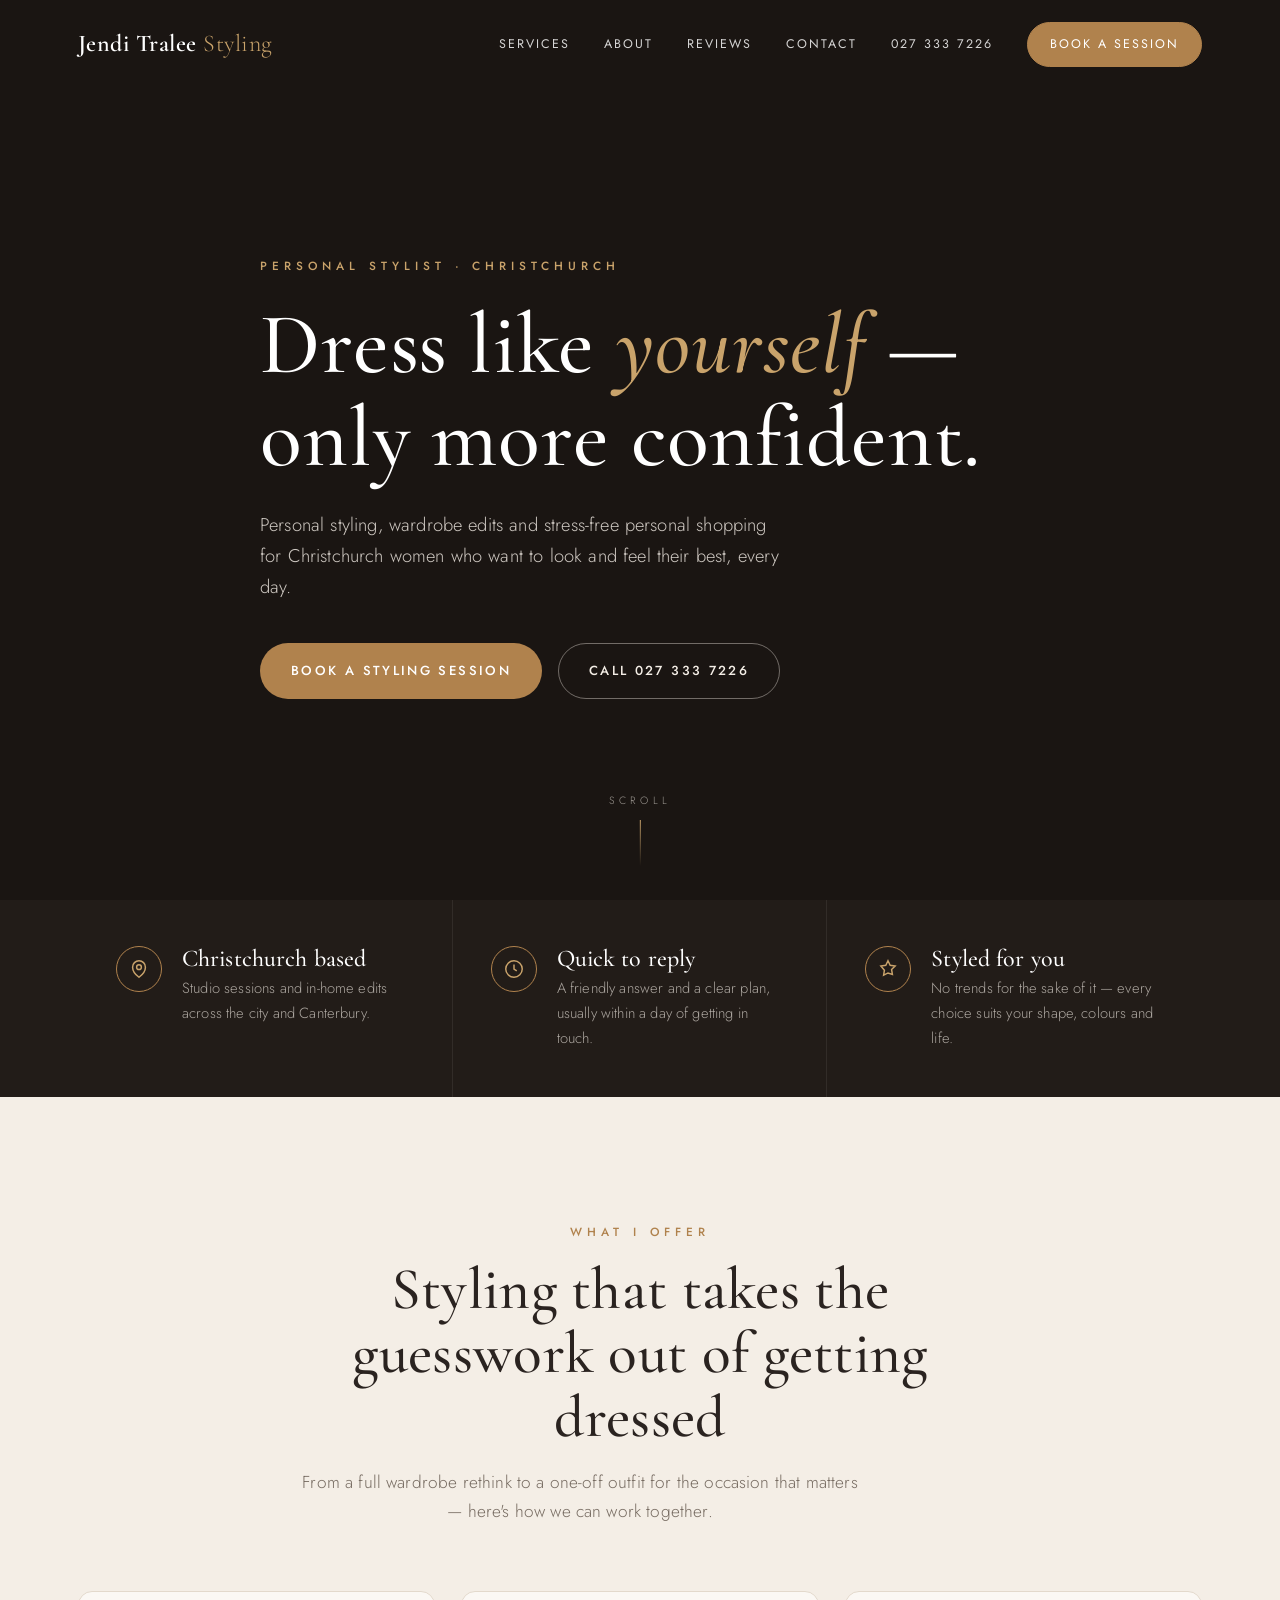
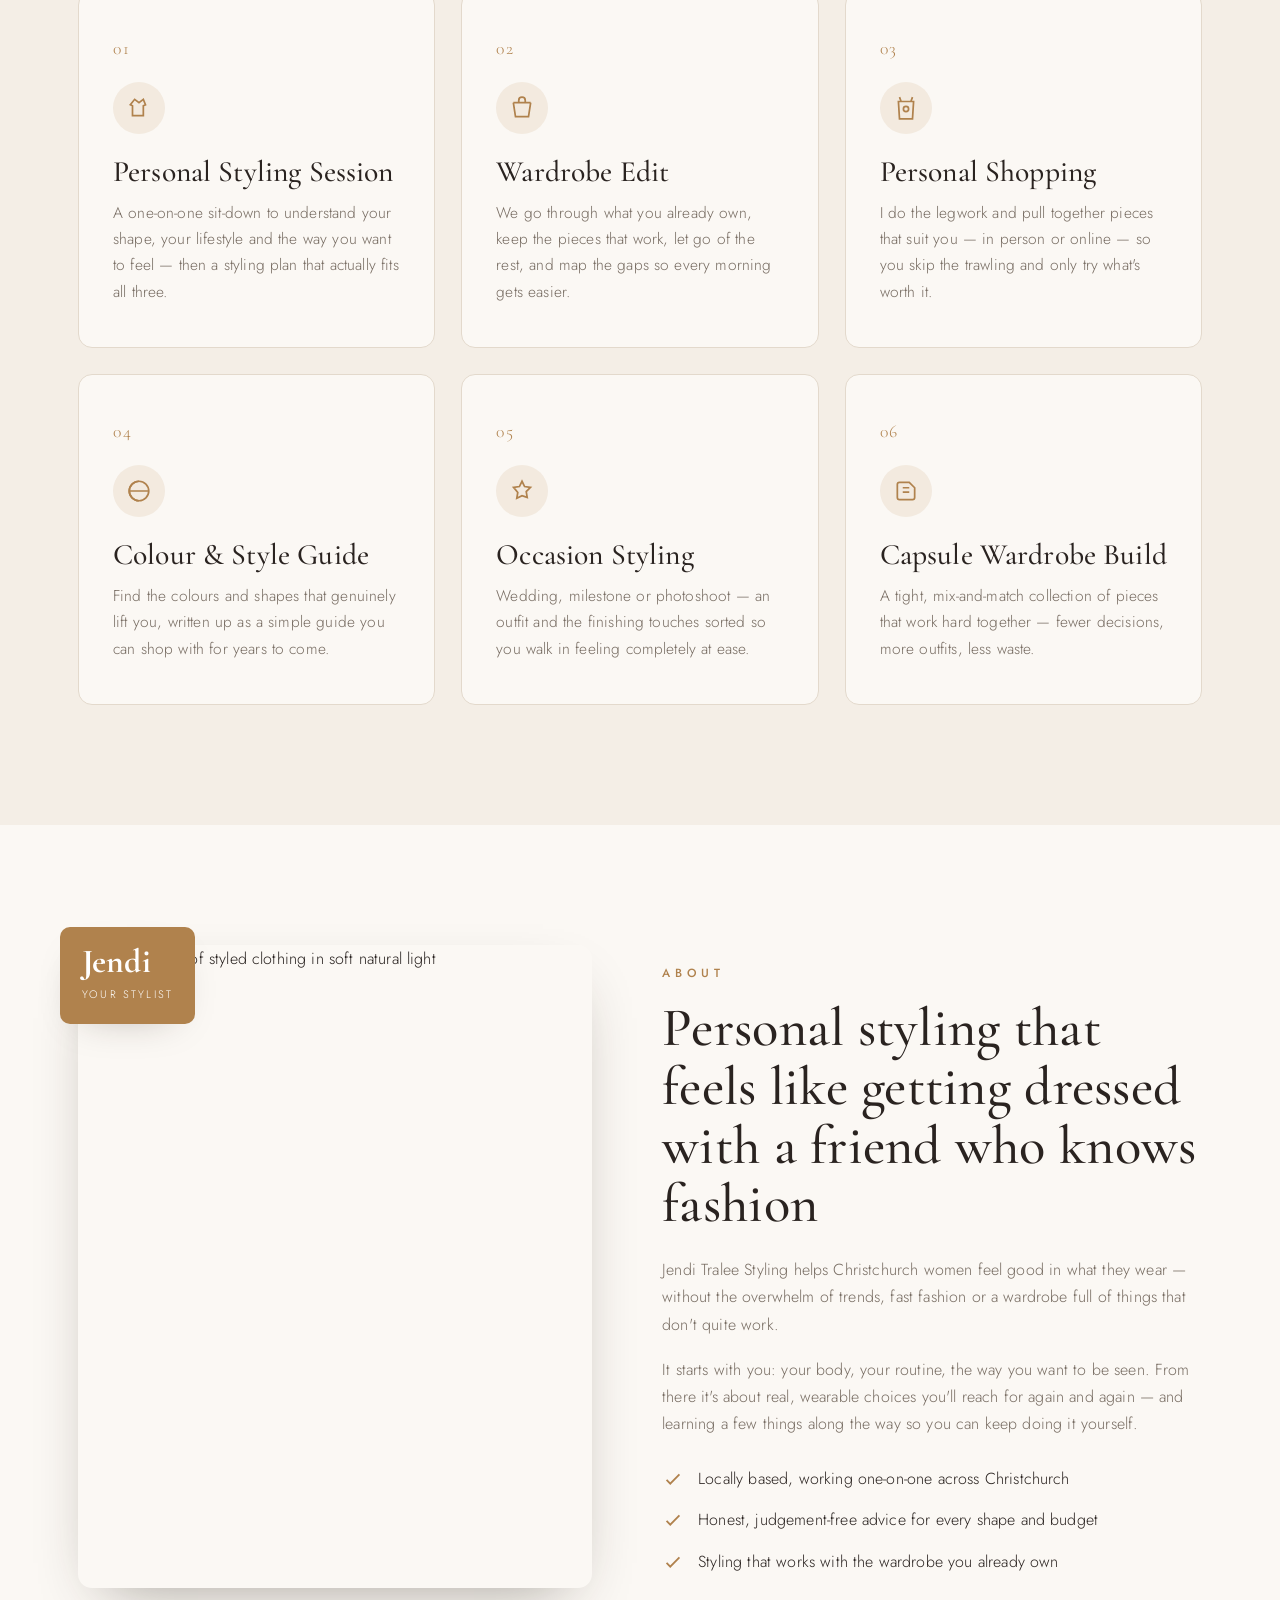
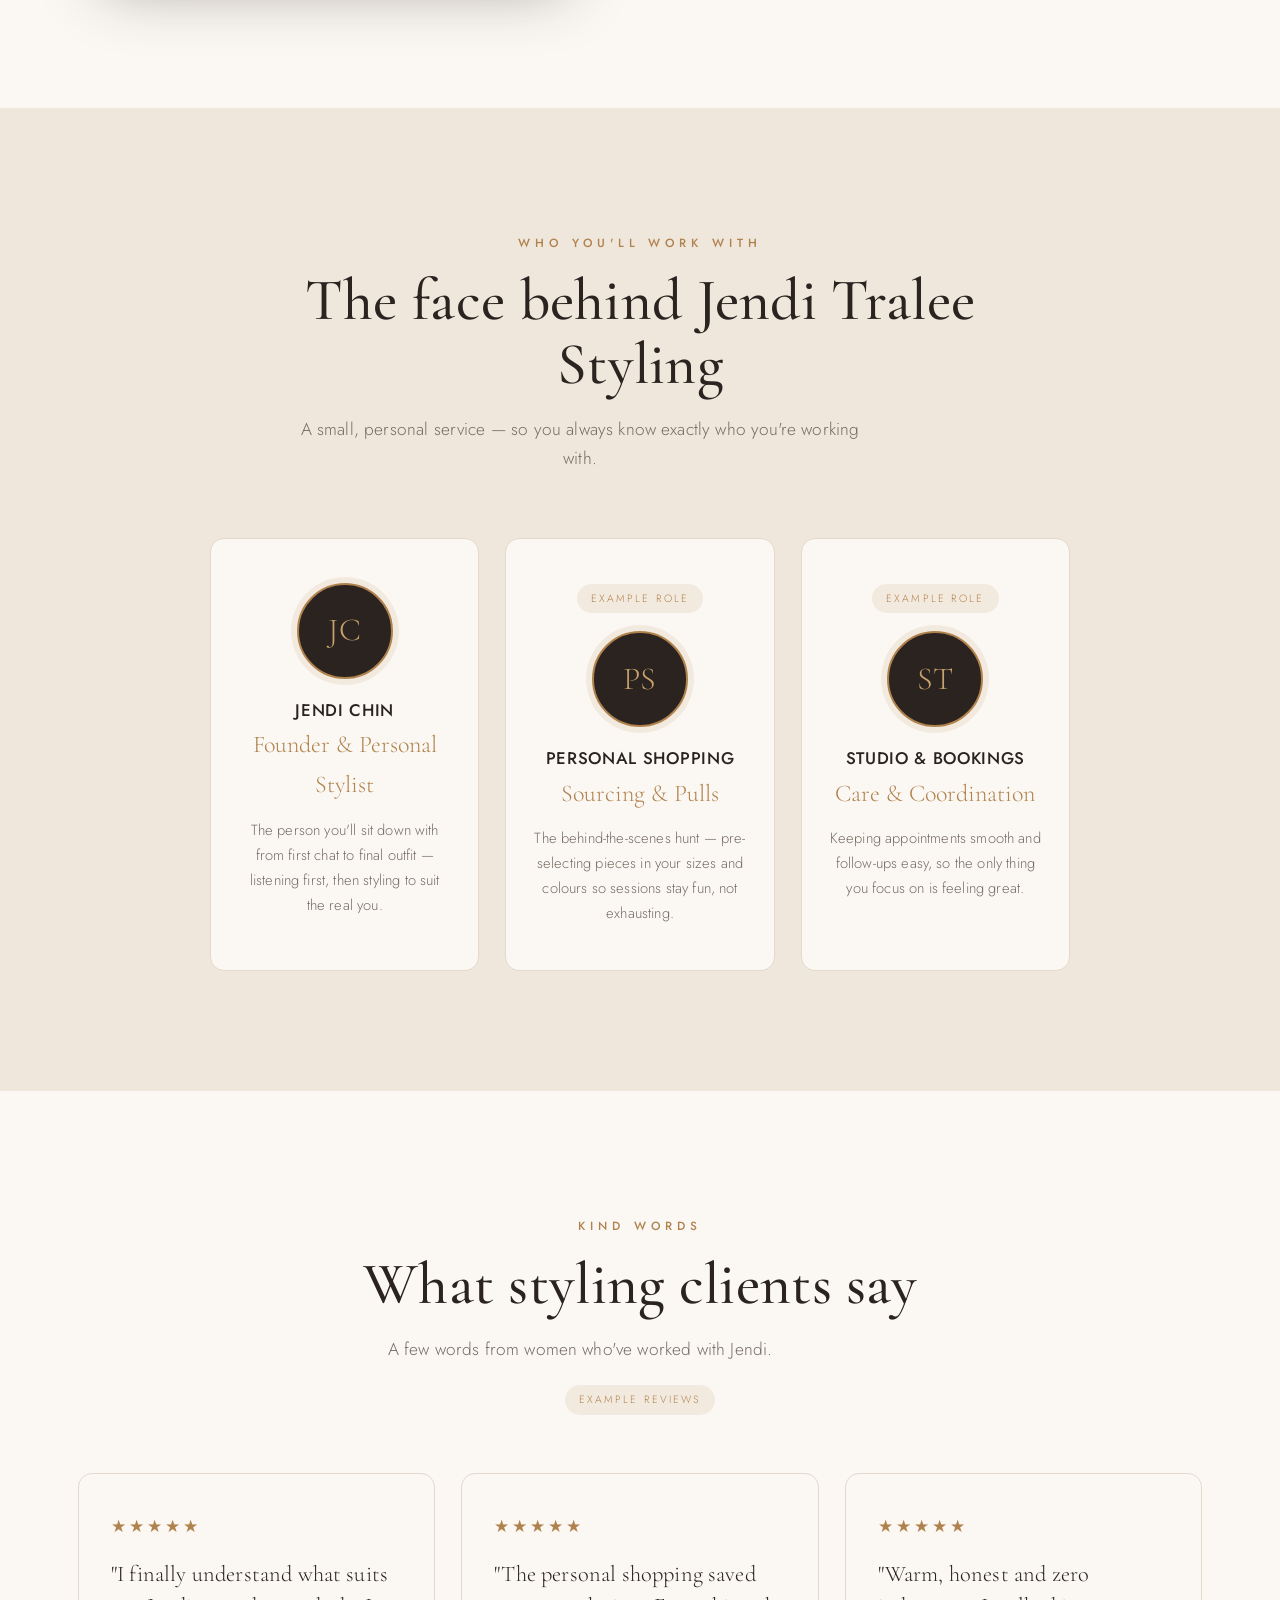
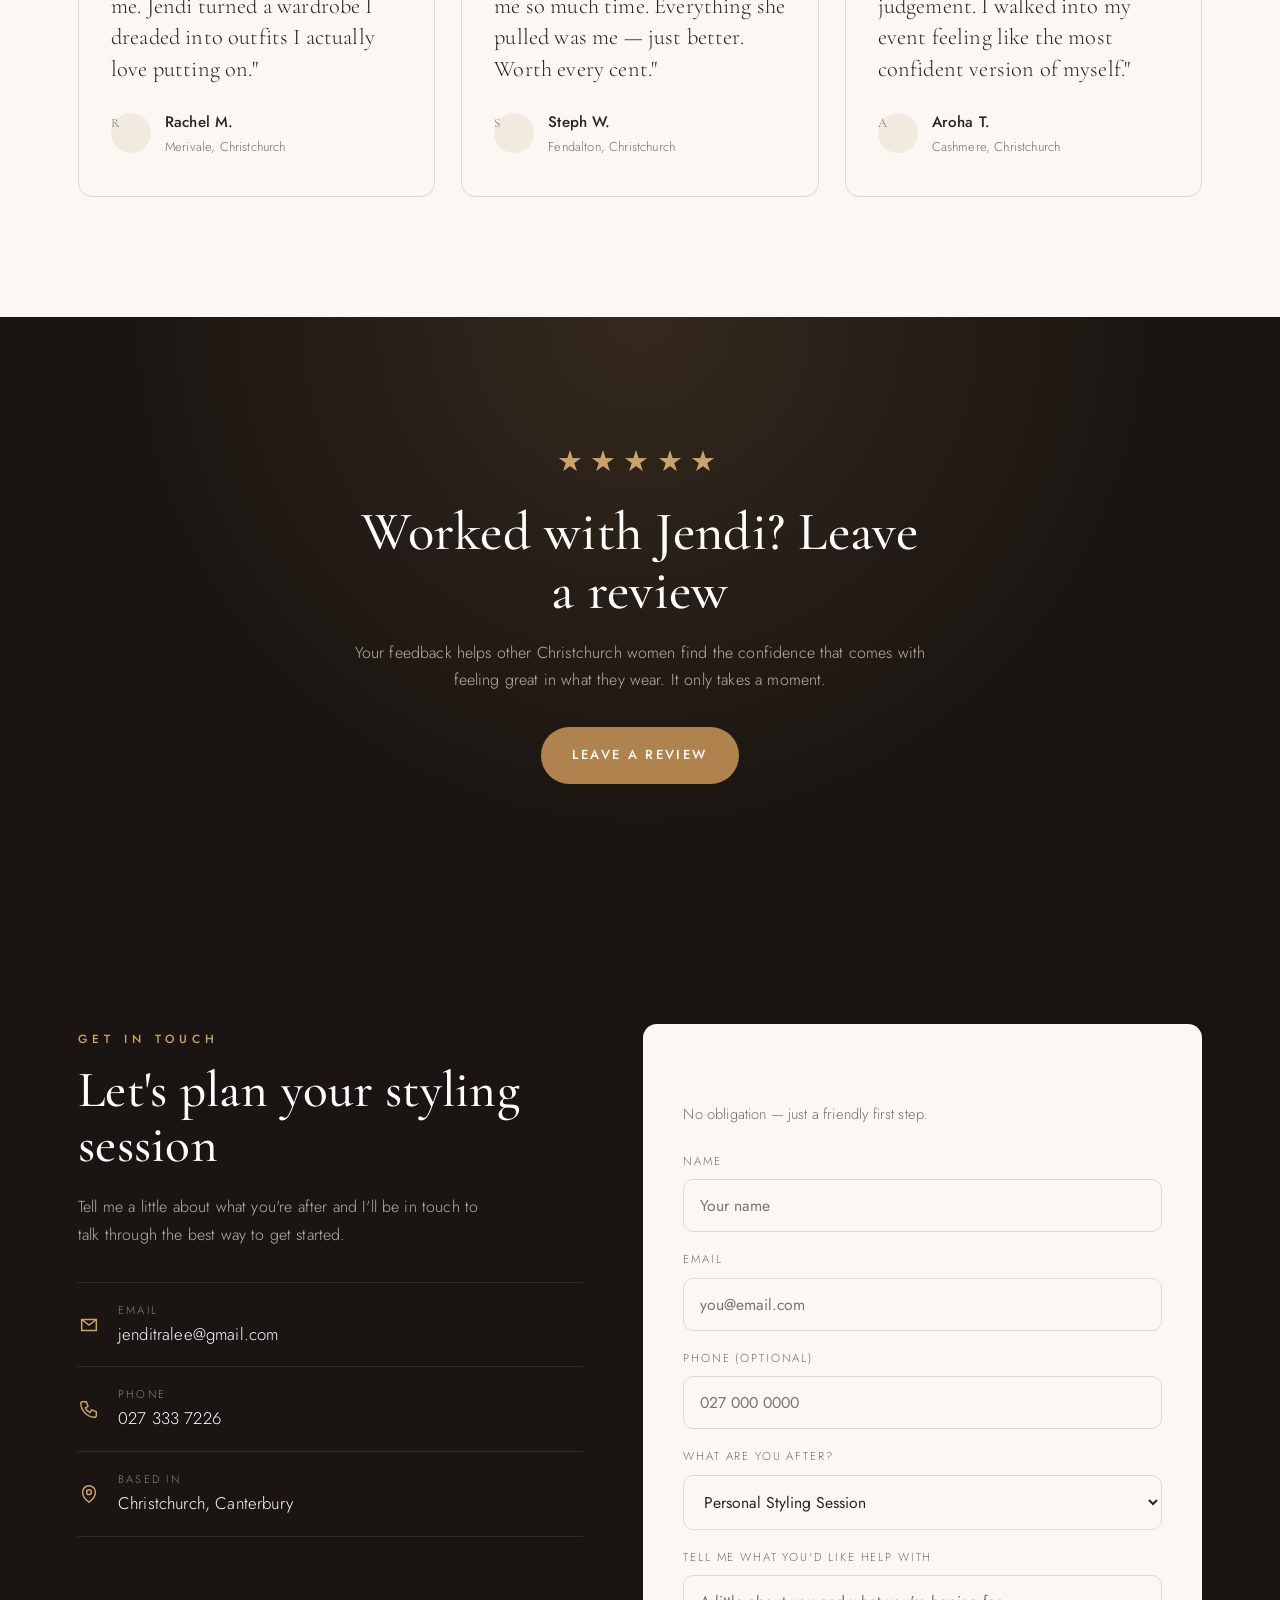
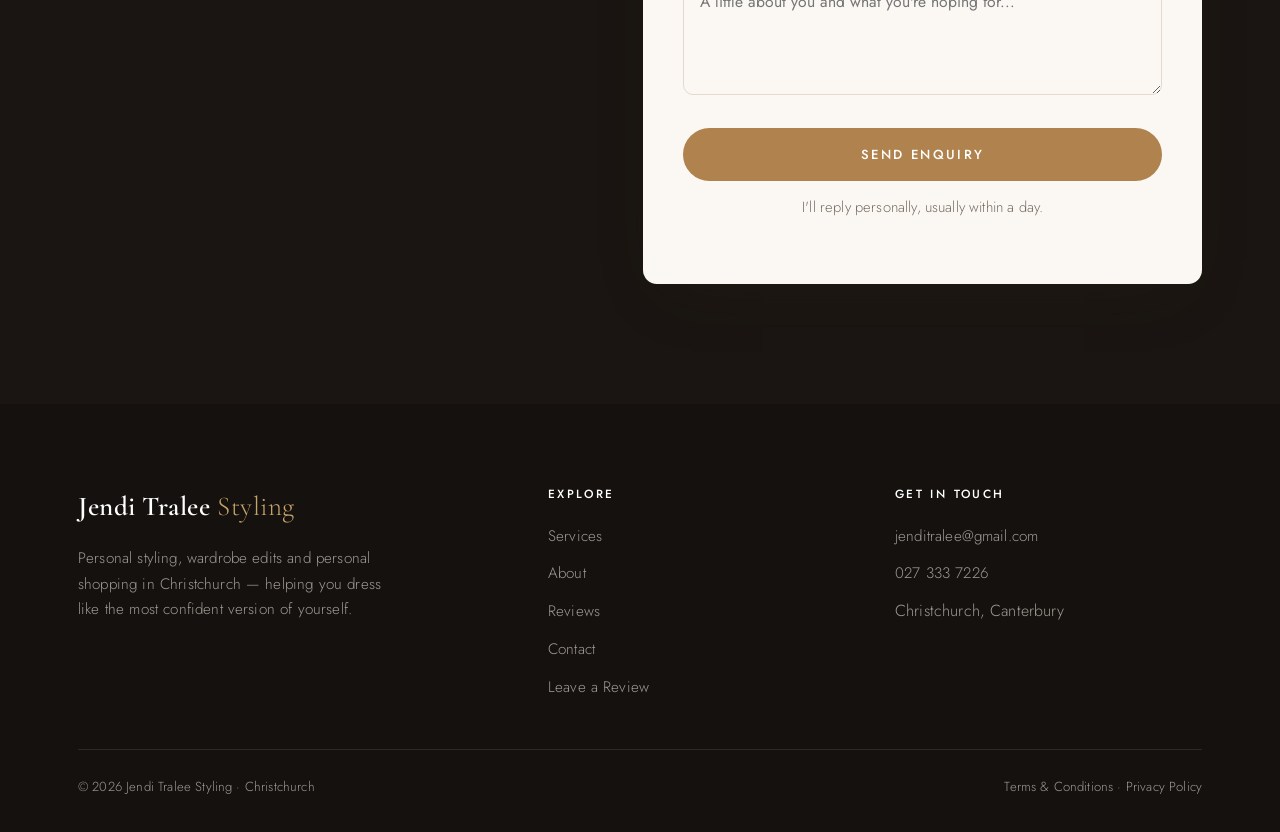
==== index.html @ 88bb09b9 "Initial build: Jendi Tralee Styling" ====
<!DOCTYPE html>
<html lang="en-NZ">
<head>
<meta charset="UTF-8">
<meta name="viewport" content="width=device-width, initial-scale=1.0">
<title>Jendi Tralee Styling | Personal Stylist, Christchurch</title>
<meta name="description" content="Personal styling, wardrobe edits and personal shopping in Christchurch with Jendi Chin. Dress with confidence — book a styling session today.">
<meta property="og:title" content="Jendi Tralee Styling | Personal Stylist, Christchurch">
<meta property="og:description" content="Personal styling, wardrobe edits and personal shopping in Christchurch. Dress with confidence — book a session with Jendi.">
<meta property="og:type" content="website">
<meta property="og:image" content="https://images.unsplash.com/photo-1490481651871-ab68de25d43d?auto=format&fit=crop&w=1200&q=80">
<link rel="icon" href="data:image/svg+xml,%3Csvg xmlns='http://www.w3.org/2000/svg' viewBox='0 0 100 100'%3E%3Crect width='100' height='100' rx='20' fill='%231a1512'/%3E%3Ctext x='50' y='68' font-family='Georgia,serif' font-size='54' fill='%23b0824d' text-anchor='middle'%3EJ%3C/text%3E%3C/svg%3E">
<link rel="preconnect" href="https://fonts.googleapis.com">
<link rel="preconnect" href="https://fonts.gstatic.com" crossorigin>
<link href="https://fonts.googleapis.com/css2?family=Cormorant+Garamond:ital,wght@0,400;0,500;0,600;1,500&family=Jost:wght@300;400;500&display=swap" rel="stylesheet">
<link rel="stylesheet" href="styles.css">
</head>
<body>

<!-- Opening animation -->
<div class="intro" aria-hidden="true">
  <div class="intro__mark">Jendi Tralee Styling</div>
  <div class="intro__line">Christchurch Personal Stylist</div>
  <div class="intro__bar"></div>
</div>

<!-- Nav -->
<header class="nav">
  <div class="wrap nav__inner">
    <a href="index.html" class="brand"><b>Jendi Tralee</b> <span>Styling</span></a>
    <nav class="nav__links" aria-label="Primary">
      <a href="#services">Services</a>
      <a href="#about">About</a>
      <a href="#reviews">Reviews</a>
      <a href="#contact">Contact</a>
      <a href="tel:+64273337226" class="nav__phone">027 333 7226</a>
      <a href="#contact" class="nav__cta">Book a Session</a>
    </nav>
    <button class="nav__burger" aria-label="Menu"><span></span><span></span><span></span></button>
  </div>
</header>

<!-- Hero -->
<section class="hero" id="top">
  <div class="hero__slides">
    <div class="hero__slide active" style="background-image:url('https://images.unsplash.com/photo-1490481651871-ab68de25d43d?auto=format&fit=crop&w=1900&q=80')"></div>
    <div class="hero__slide" style="background-image:url('https://images.unsplash.com/photo-1445205170230-053b83016050?auto=format&fit=crop&w=1900&q=80')"></div>
    <div class="hero__slide" style="background-image:url('https://images.unsplash.com/photo-1558769132-cb1aea458c5e?auto=format&fit=crop&w=1900&q=80')"></div>
    <div class="hero__slide" style="background-image:url('https://images.unsplash.com/photo-1441984904996-e0b6ba687e04?auto=format&fit=crop&w=1900&q=80')"></div>
  </div>
  <div class="hero__scrim"></div>
  <div class="wrap hero__inner">
    <span class="eyebrow">Personal Stylist · Christchurch</span>
    <h1>Dress like <em>yourself</em> — only more confident.</h1>
    <p class="hero__sub">Personal styling, wardrobe edits and stress-free personal shopping for Christchurch women who want to look and feel their best, every day.</p>
    <div class="hero__cta">
      <a href="#contact" class="btn btn-primary">Book a Styling Session</a>
      <a href="tel:+64273337226" class="btn btn-ghost">Call 027 333 7226</a>
    </div>
  </div>
  <div class="hero__scroll"><span>Scroll</span><i></i></div>
</section>

<!-- Trust strip -->
<section class="trust">
  <div class="wrap trust__grid">
    <div class="trust__item">
      <span class="trust__ico"><svg viewBox="0 0 24 24" fill="none" stroke="currentColor" stroke-width="1.6"><path d="M12 21s-7-5.2-7-11a7 7 0 0114 0c0 5.8-7 11-7 11z"/><circle cx="12" cy="10" r="2.6"/></svg></span>
      <div><h4>Christchurch based</h4><p>Studio sessions and in-home edits across the city and Canterbury.</p></div>
    </div>
    <div class="trust__item">
      <span class="trust__ico"><svg viewBox="0 0 24 24" fill="none" stroke="currentColor" stroke-width="1.6"><circle cx="12" cy="12" r="9"/><path d="M12 7v5l3 2"/></svg></span>
      <div><h4>Quick to reply</h4><p>A friendly answer and a clear plan, usually within a day of getting in touch.</p></div>
    </div>
    <div class="trust__item">
      <span class="trust__ico"><svg viewBox="0 0 24 24" fill="none" stroke="currentColor" stroke-width="1.6"><path d="M12 3l2.4 4.9 5.4.8-3.9 3.8.9 5.4L12 16.3 7.2 18.7l.9-5.4L4.2 8.7l5.4-.8z"/></svg></span>
      <div><h4>Styled for you</h4><p>No trends for the sake of it — every choice suits your shape, colours and life.</p></div>
    </div>
  </div>
</section>

<!-- Services -->
<section class="section section--bone" id="services">
  <div class="wrap">
    <div class="section-head center reveal">
      <span class="eyebrow">What I offer</span>
      <h2>Styling that takes the guesswork out of getting dressed</h2>
      <p>From a full wardrobe rethink to a one-off outfit for the occasion that matters — here's how we can work together.</p>
    </div>
    <div class="svc-grid">
      <article class="svc reveal d1">
        <span class="svc__num">01</span>
        <span class="svc__ico"><svg viewBox="0 0 24 24" fill="none" stroke="currentColor" stroke-width="1.6"><path d="M8 4l4 3 4-3 2 5-2 1v9H6v-9l-2-1z"/></svg></span>
        <h3>Personal Styling Session</h3>
        <p>A one-on-one sit-down to understand your shape, your lifestyle and the way you want to feel — then a styling plan that actually fits all three.</p>
      </article>
      <article class="svc reveal d2">
        <span class="svc__num">02</span>
        <span class="svc__ico"><svg viewBox="0 0 24 24" fill="none" stroke="currentColor" stroke-width="1.6"><path d="M4 7h16M4 7l2 13h12l2-13M9 7V5a3 3 0 016 0v2"/></svg></span>
        <h3>Wardrobe Edit</h3>
        <p>We go through what you already own, keep the pieces that work, let go of the rest, and map the gaps so every morning gets easier.</p>
      </article>
      <article class="svc reveal d3">
        <span class="svc__num">03</span>
        <span class="svc__ico"><svg viewBox="0 0 24 24" fill="none" stroke="currentColor" stroke-width="1.6"><path d="M6 2l1.5 4h9L18 2M5 6h14l-1 16H6z"/><circle cx="12" cy="13" r="2.4"/></svg></span>
        <h3>Personal Shopping</h3>
        <p>I do the legwork and pull together pieces that suit you — in person or online — so you skip the trawling and only try what's worth it.</p>
      </article>
      <article class="svc reveal d1">
        <span class="svc__num">04</span>
        <span class="svc__ico"><svg viewBox="0 0 24 24" fill="none" stroke="currentColor" stroke-width="1.6"><circle cx="12" cy="12" r="9"/><path d="M12 3a9 9 0 000 18M3 12h18"/></svg></span>
        <h3>Colour & Style Guide</h3>
        <p>Find the colours and shapes that genuinely lift you, written up as a simple guide you can shop with for years to come.</p>
      </article>
      <article class="svc reveal d2">
        <span class="svc__num">05</span>
        <span class="svc__ico"><svg viewBox="0 0 24 24" fill="none" stroke="currentColor" stroke-width="1.6"><path d="M12 3l2.4 4.9 5.4.8-3.9 3.8.9 5.4L12 16.3 7.2 18.7l.9-5.4L4.2 8.7l5.4-.8z"/></svg></span>
        <h3>Occasion Styling</h3>
        <p>Wedding, milestone or photoshoot — an outfit and the finishing touches sorted so you walk in feeling completely at ease.</p>
      </article>
      <article class="svc reveal d3">
        <span class="svc__num">06</span>
        <span class="svc__ico"><svg viewBox="0 0 24 24" fill="none" stroke="currentColor" stroke-width="1.6"><path d="M4 18V6a2 2 0 012-2h9l5 5v9a2 2 0 01-2 2H6a2 2 0 01-2-2z"/><path d="M9 9h6M9 13h6"/></svg></span>
        <h3>Capsule Wardrobe Build</h3>
        <p>A tight, mix-and-match collection of pieces that work hard together — fewer decisions, more outfits, less waste.</p>
      </article>
    </div>
  </div>
</section>

<!-- About -->
<section class="section" id="about">
  <div class="wrap about">
    <div class="about__media reveal">
      <div class="about__img">
        <img src="https://images.unsplash.com/photo-1567401893414-76b7b1e5a7a5?auto=format&fit=crop&w=900&q=80" alt="A curated rail of styled clothing in soft natural light" width="900" height="1125" loading="lazy">
      </div>
      <div class="about__tag"><b>Jendi</b><span>Your Stylist</span></div>
    </div>
    <div class="about__copy reveal d1">
      <span class="eyebrow">About</span>
      <h2>Personal styling that feels like getting dressed with a friend who knows fashion</h2>
      <p>Jendi Tralee Styling helps Christchurch women feel good in what they wear — without the overwhelm of trends, fast fashion or a wardrobe full of things that don't quite work.</p>
      <p>It starts with you: your body, your routine, the way you want to be seen. From there it's about real, wearable choices you'll reach for again and again — and learning a few things along the way so you can keep doing it yourself.</p>
      <ul class="checklist">
        <li><svg viewBox="0 0 24 24" fill="none" stroke="currentColor" stroke-width="2"><path d="M5 13l4 4L19 7"/></svg> Locally based, working one-on-one across Christchurch</li>
        <li><svg viewBox="0 0 24 24" fill="none" stroke="currentColor" stroke-width="2"><path d="M5 13l4 4L19 7"/></svg> Honest, judgement-free advice for every shape and budget</li>
        <li><svg viewBox="0 0 24 24" fill="none" stroke="currentColor" stroke-width="2"><path d="M5 13l4 4L19 7"/></svg> Styling that works with the wardrobe you already own</li>
      </ul>
    </div>
  </div>
</section>

<!-- Crew -->
<section class="section section--bone2" id="team">
  <div class="wrap">
    <div class="section-head center reveal">
      <span class="eyebrow">Who you'll work with</span>
      <h2>The face behind Jendi Tralee Styling</h2>
      <p>A small, personal service — so you always know exactly who you're working with.</p>
    </div>
    <div class="crew-grid" style="max-width:860px;margin:0 auto">
      <article class="crew reveal d1">
        <div class="crew__av">JC</div>
        <h4>Jendi Chin</h4>
        <p class="role">Founder &amp; Personal Stylist</p>
        <p>The person you'll sit down with from first chat to final outfit — listening first, then styling to suit the real you.</p>
      </article>
      <article class="crew reveal d2">
        <span class="badge">Example role</span>
        <div class="crew__av">PS</div>
        <h4>Personal Shopping</h4>
        <p class="role">Sourcing &amp; Pulls</p>
        <p>The behind-the-scenes hunt — pre-selecting pieces in your sizes and colours so sessions stay fun, not exhausting.</p>
      </article>
      <article class="crew reveal d3">
        <span class="badge">Example role</span>
        <div class="crew__av">ST</div>
        <h4>Studio &amp; Bookings</h4>
        <p class="role">Care &amp; Coordination</p>
        <p>Keeping appointments smooth and follow-ups easy, so the only thing you focus on is feeling great.</p>
      </article>
    </div>
  </div>
</section>

<!-- Reviews -->
<section class="section" id="reviews">
  <div class="wrap">
    <div class="section-head center reveal">
      <span class="eyebrow">Kind words</span>
      <h2>What styling clients say</h2>
      <p>A few words from women who've worked with Jendi.</p>
    </div>
    <div style="text-align:center;margin:-44px 0 40px"><span class="badge">Example reviews</span></div>
    <div class="rev-grid">
      <article class="rev reveal d1">
        <div class="rev__stars">★★★★★</div>
        <p class="rev__quote">"I finally understand what suits me. Jendi turned a wardrobe I dreaded into outfits I actually love putting on."</p>
        <div class="rev__who"><span class="rev__dot">R</span><div><b>Rachel M.</b><span>Merivale, Christchurch</span></div></div>
      </article>
      <article class="rev reveal d2">
        <div class="rev__stars">★★★★★</div>
        <p class="rev__quote">"The personal shopping saved me so much time. Everything she pulled was me — just better. Worth every cent."</p>
        <div class="rev__who"><span class="rev__dot">S</span><div><b>Steph W.</b><span>Fendalton, Christchurch</span></div></div>
      </article>
      <article class="rev reveal d3">
        <div class="rev__stars">★★★★★</div>
        <p class="rev__quote">"Warm, honest and zero judgement. I walked into my event feeling like the most confident version of myself."</p>
        <div class="rev__who"><span class="rev__dot">A</span><div><b>Aroha T.</b><span>Cashmere, Christchurch</span></div></div>
      </article>
    </div>
  </div>
</section>

<!-- Review funnel banner -->
<section class="section funnel">
  <div class="wrap funnel__in reveal">
    <div class="stars">★★★★★</div>
    <h2>Worked with Jendi? Leave a review</h2>
    <p>Your feedback helps other Christchurch women find the confidence that comes with feeling great in what they wear. It only takes a moment.</p>
    <a href="review.html" class="btn btn-primary">Leave a Review</a>
  </div>
</section>

<!-- Contact -->
<section class="section section--dark" id="contact">
  <div class="wrap contact">
    <div class="contact__info reveal">
      <span class="eyebrow">Get in touch</span>
      <h2>Let's plan your styling session</h2>
      <p>Tell me a little about what you're after and I'll be in touch to talk through the best way to get started.</p>
      <div class="cdetail">
        <svg viewBox="0 0 24 24" fill="none" stroke="currentColor" stroke-width="1.6"><path d="M4 6l8 6 8-6M4 6h16v12H4z"/></svg>
        <div><span>Email</span><a href="mailto:jenditralee@gmail.com">jenditralee@gmail.com</a></div>
      </div>
      <div class="cdetail">
        <svg viewBox="0 0 24 24" fill="none" stroke="currentColor" stroke-width="1.6"><path d="M5 4h4l2 5-3 2a12 12 0 005 5l2-3 5 2v4a2 2 0 01-2 2A16 16 0 013 6a2 2 0 012-2z"/></svg>
        <div><span>Phone</span><a href="tel:+64273337226">027 333 7226</a></div>
      </div>
      <div class="cdetail">
        <svg viewBox="0 0 24 24" fill="none" stroke="currentColor" stroke-width="1.6"><path d="M12 21s-7-5.2-7-11a7 7 0 0114 0c0 5.8-7 11-7 11z"/><circle cx="12" cy="10" r="2.6"/></svg>
        <div><span>Based in</span><p>Christchurch, Canterbury</p></div>
      </div>
    </div>
    <form class="form reveal d1" action="https://formsubmit.co/jenditralee@gmail.com" method="POST">
      <h3>Enquire about styling</h3>
      <p>No obligation — just a friendly first step.</p>
      <input type="hidden" name="_subject" value="New styling enquiry — Jendi Tralee Styling website">
      <input type="hidden" name="_captcha" value="false">
      <input type="hidden" name="_template" value="table">
      <div class="field">
        <label for="name">Name</label>
        <input id="name" name="name" type="text" placeholder="Your name" required>
      </div>
      <div class="field">
        <label for="email">Email</label>
        <input id="email" name="email" type="email" placeholder="you@email.com" required>
      </div>
      <div class="field">
        <label for="phone">Phone (optional)</label>
        <input id="phone" name="phone" type="tel" placeholder="027 000 0000">
      </div>
      <div class="field">
        <label for="service">What are you after?</label>
        <select id="service" name="service">
          <option>Personal Styling Session</option>
          <option>Wardrobe Edit</option>
          <option>Personal Shopping</option>
          <option>Colour &amp; Style Guide</option>
          <option>Occasion Styling</option>
          <option>Capsule Wardrobe Build</option>
          <option>Not sure yet — let's chat</option>
        </select>
      </div>
      <div class="field">
        <label for="message">Tell me what you'd like help with</label>
        <textarea id="message" name="message" placeholder="A little about you and what you're hoping for..."></textarea>
      </div>
      <button type="submit" class="btn btn-primary">Send Enquiry</button>
      <p class="form__note">I'll reply personally, usually within a day.</p>
    </form>
  </div>
</section>

<!-- Footer -->
<footer class="footer">
  <div class="wrap">
    <div class="footer__top">
      <div>
        <a href="index.html" class="brand"><b>Jendi Tralee</b> <span>Styling</span></a>
        <p>Personal styling, wardrobe edits and personal shopping in Christchurch — helping you dress like the most confident version of yourself.</p>
      </div>
      <div>
        <h5>Explore</h5>
        <ul>
          <li><a href="#services">Services</a></li>
          <li><a href="#about">About</a></li>
          <li><a href="#reviews">Reviews</a></li>
          <li><a href="#contact">Contact</a></li>
          <li><a href="review.html">Leave a Review</a></li>
        </ul>
      </div>
      <div>
        <h5>Get in touch</h5>
        <ul>
          <li><a href="mailto:jenditralee@gmail.com">jenditralee@gmail.com</a></li>
          <li><a href="tel:+64273337226">027 333 7226</a></li>
          <li>Christchurch, Canterbury</li>
        </ul>
      </div>
    </div>
    <div class="footer__bot">
      <span>© <span id="yr"></span> Jendi Tralee Styling · Christchurch</span>
      <span><a href="terms.html">Terms &amp; Conditions</a> · <a href="privacy.html">Privacy Policy</a></span>
    </div>
  </div>
</footer>

<script>document.getElementById('yr').textContent=new Date().getFullYear();</script>
<script src="main.js"></script>
</body>
</html>
---- styles.css ----
/* ============================================================
   Jendi Tralee Styling — Premium archetype
   Display: Cormorant Garamond  ·  Body: Jost
   Accent: warm camel  ·  Anchor: warm near-black
   ============================================================ */

:root{
  --black:#1a1512;
  --charcoal:#221c18;
  --bone:#f4eee6;
  --bone-2:#efe7dc;
  --white:#fbf8f4;
  --ink:#2a2320;
  --muted:#776c62;
  --line:#e3d9cc;
  --accent:#b0824d;
  --accent-soft:#c9a36b;
  --accent-tint:rgba(176,130,77,.12);
  --radius:14px;
  --radius-sm:10px;
  --shadow:0 24px 60px -28px rgba(40,30,20,.45);
  --shadow-soft:0 14px 40px -24px rgba(40,30,20,.35);
  --ease:cubic-bezier(.22,.61,.36,1);
  --maxw:1180px;
}

*{box-sizing:border-box;margin:0;padding:0}
html{scroll-behavior:smooth}
body{
  font-family:'Jost',-apple-system,BlinkMacSystemFont,'Segoe UI',sans-serif;
  color:var(--ink);
  background:var(--white);
  line-height:1.7;
  font-weight:300;
  letter-spacing:.01em;
  -webkit-font-smoothing:antialiased;
  overflow-x:hidden;
}
h1,h2,h3,h4{
  font-family:'Cormorant Garamond',Georgia,serif;
  font-weight:500;
  line-height:1.08;
  letter-spacing:.005em;
  color:var(--ink);
}
img{display:block;max-width:100%;height:auto}
a{color:inherit;text-decoration:none}
.wrap{max-width:var(--maxw);margin:0 auto;padding:0 28px}

.eyebrow{
  font-size:.74rem;
  text-transform:uppercase;
  letter-spacing:.42em;
  font-weight:500;
  color:var(--accent);
  display:inline-block;
}
.section{padding:120px 0}
.section--bone{background:var(--bone)}
.section--bone2{background:var(--bone-2)}
.section--dark{background:var(--black);color:var(--bone)}
.section--dark h2,.section--dark h3{color:var(--white)}
.section-head{max-width:680px;margin-bottom:64px}
.section-head.center{margin-left:auto;margin-right:auto;text-align:center}
.section-head h2{font-size:clamp(2.4rem,5vw,3.7rem);margin:14px 0 18px}
.section-head p{color:var(--muted);font-size:1.08rem;max-width:560px}
.section--dark .section-head p{color:rgba(244,238,230,.7)}

/* ---------- Buttons ---------- */
.btn{
  display:inline-flex;align-items:center;gap:.6em;
  font-family:'Jost',sans-serif;
  font-size:.82rem;font-weight:500;
  text-transform:uppercase;letter-spacing:.18em;
  padding:16px 30px;border-radius:50px;
  cursor:pointer;border:1px solid transparent;
  transition:transform .35s var(--ease),background .35s var(--ease),color .35s var(--ease),box-shadow .35s var(--ease);
}
.btn-primary{background:var(--accent);color:#fff}
.btn-primary:hover{background:var(--ink);transform:translateY(-3px);box-shadow:var(--shadow-soft)}
.btn-ghost{border-color:rgba(244,238,230,.4);color:var(--bone)}
.btn-ghost:hover{background:var(--bone);color:var(--ink);transform:translateY(-3px)}
.btn-dark{background:var(--ink);color:#fff}
.btn-dark:hover{background:var(--accent);transform:translateY(-3px)}
.btn-line{border-color:var(--line);color:var(--ink)}
.btn-line:hover{border-color:var(--accent);color:var(--accent)}

/* ---------- Opening animation ---------- */
.intro{
  position:fixed;inset:0;z-index:2000;
  background:var(--black);
  display:flex;align-items:center;justify-content:center;
  flex-direction:column;gap:14px;
  transition:opacity .9s var(--ease),visibility .9s var(--ease);
}
.intro.hide{opacity:0;visibility:hidden}
.intro__mark{
  font-family:'Cormorant Garamond',serif;
  font-size:clamp(2rem,6vw,3.2rem);
  color:var(--white);letter-spacing:.02em;
  opacity:0;transform:translateY(14px);
  animation:introUp 1s var(--ease) .15s forwards;
}
.intro__line{
  font-size:.7rem;text-transform:uppercase;letter-spacing:.5em;
  color:var(--accent-soft);
  opacity:0;transform:translateY(10px);
  animation:introUp 1s var(--ease) .45s forwards;
}
.intro__bar{
  width:0;height:1px;background:linear-gradient(90deg,transparent,var(--accent),transparent);
  margin-top:8px;animation:introBar 1.1s var(--ease) .6s forwards;
}
@keyframes introUp{to{opacity:1;transform:none}}
@keyframes introBar{to{width:220px}}

/* ---------- Nav ---------- */
.nav{
  position:fixed;top:0;left:0;right:0;z-index:1000;
  padding:22px 0;transition:background .4s var(--ease),padding .4s var(--ease),box-shadow .4s var(--ease);
}
.nav.scrolled{background:rgba(251,248,244,.92);backdrop-filter:blur(12px);padding:14px 0;box-shadow:0 1px 0 var(--line)}
.nav__inner{display:flex;align-items:center;justify-content:space-between}
.brand{font-family:'Cormorant Garamond',serif;font-size:1.5rem;color:#fff;letter-spacing:.02em;transition:color .4s}
.brand b{font-weight:600}
.brand span{color:var(--accent-soft)}
.nav.scrolled .brand{color:var(--ink)}
.nav__links{display:flex;align-items:center;gap:34px}
.nav__links a{
  font-size:.78rem;text-transform:uppercase;letter-spacing:.16em;
  color:rgba(255,255,255,.82);font-weight:400;transition:color .3s;position:relative;
}
.nav__links a::after{content:'';position:absolute;left:0;bottom:-6px;width:0;height:1px;background:var(--accent);transition:width .3s var(--ease)}
.nav__links a:hover::after{width:100%}
.nav.scrolled .nav__links a{color:var(--muted)}
.nav.scrolled .nav__links a:hover{color:var(--ink)}
.nav__phone{display:inline-flex;align-items:center;gap:.5em;font-size:.78rem;letter-spacing:.14em;text-transform:uppercase}
.nav__cta{padding:11px 22px;border-radius:50px;background:var(--accent);color:#fff !important;border:1px solid var(--accent)}
.nav__cta:hover{background:transparent;color:var(--accent) !important}
.nav.scrolled .nav__cta{color:#fff !important}
.nav__burger{display:none;flex-direction:column;gap:5px;background:none;border:0;cursor:pointer;padding:6px}
.nav__burger span{width:26px;height:2px;background:#fff;transition:.3s}
.nav.scrolled .nav__burger span{background:var(--ink)}

/* ---------- Hero ---------- */
.hero{position:relative;min-height:100vh;display:flex;align-items:center;background:var(--black);overflow:hidden}
.hero__slides{position:absolute;inset:0;z-index:0}
.hero__slide{
  position:absolute;inset:0;background-size:cover;background-position:center;
  opacity:0;transform:scale(1.06);
  transition:opacity 1.6s var(--ease),transform 7s linear;
}
.hero__slide.active{opacity:1;transform:scale(1)}
.hero__scrim{
  position:absolute;inset:0;z-index:1;
  background:
    linear-gradient(180deg,rgba(26,21,18,.55) 0%,rgba(26,21,18,.35) 40%,rgba(26,21,18,.78) 100%),
    linear-gradient(90deg,rgba(26,21,18,.6) 0%,rgba(26,21,18,.15) 70%);
}
.hero__inner{position:relative;z-index:2;padding:140px 0 90px;max-width:760px}
.hero .eyebrow{color:var(--accent-soft);margin-bottom:22px}
.hero h1{
  font-size:clamp(2.9rem,7vw,5.4rem);color:#fff;font-weight:500;
  margin-bottom:24px;letter-spacing:.01em;
}
.hero h1 em{font-style:italic;color:var(--accent-soft)}
.hero__sub{font-size:1.15rem;color:rgba(244,238,230,.82);max-width:520px;margin-bottom:40px;font-weight:300}
.hero__cta{display:flex;gap:16px;flex-wrap:wrap}
.hero__scroll{
  position:absolute;bottom:34px;left:50%;transform:translateX(-50%);z-index:2;
  color:rgba(244,238,230,.6);font-size:.66rem;letter-spacing:.4em;text-transform:uppercase;
  display:flex;flex-direction:column;align-items:center;gap:10px;
}
.hero__scroll i{width:1px;height:46px;background:linear-gradient(var(--accent-soft),transparent);animation:scrollPulse 2.4s var(--ease) infinite}
@keyframes scrollPulse{0%,100%{opacity:.3;transform:scaleY(.6)}50%{opacity:1;transform:scaleY(1)}}

/* ---------- Trust strip ---------- */
.trust{background:var(--charcoal);color:var(--bone);padding:0}
.trust__grid{display:grid;grid-template-columns:repeat(3,1fr)}
.trust__item{padding:46px 38px;display:flex;gap:20px;align-items:flex-start;border-right:1px solid rgba(244,238,230,.08)}
.trust__item:last-child{border-right:0}
.trust__ico{flex:0 0 auto;width:46px;height:46px;border-radius:50%;border:1px solid var(--accent);color:var(--accent-soft);display:flex;align-items:center;justify-content:center}
.trust__ico svg{width:22px;height:22px}
.trust__item h4{font-size:1.5rem;color:#fff;margin-bottom:4px}
.trust__item p{font-size:.92rem;color:rgba(244,238,230,.65)}

/* ---------- Services ---------- */
.svc-grid{display:grid;grid-template-columns:repeat(3,1fr);gap:26px}
.svc{
  background:var(--white);border:1px solid var(--line);border-radius:var(--radius);
  padding:42px 34px;transition:transform .45s var(--ease),box-shadow .45s var(--ease),border-color .45s;
  position:relative;overflow:hidden;
}
.svc::before{content:'';position:absolute;left:0;top:0;height:3px;width:0;background:var(--accent);transition:width .45s var(--ease)}
.svc:hover{transform:translateY(-8px);box-shadow:var(--shadow-soft);border-color:transparent}
.svc:hover::before{width:100%}
.svc__num{font-family:'Cormorant Garamond',serif;font-size:1.1rem;color:var(--accent);letter-spacing:.1em}
.svc__ico{width:52px;height:52px;border-radius:50%;background:var(--accent-tint);color:var(--accent);display:flex;align-items:center;justify-content:center;margin:18px 0 22px}
.svc__ico svg{width:26px;height:26px}
.svc h3{font-size:1.85rem;margin-bottom:12px}
.svc p{color:var(--muted);font-size:.97rem}

/* ---------- About ---------- */
.about{display:grid;grid-template-columns:1fr 1.05fr;gap:70px;align-items:center}
.about__media{position:relative}
.about__img{aspect-ratio:4/5;border-radius:var(--radius);overflow:hidden;box-shadow:var(--shadow)}
.about__img img{width:100%;height:100%;object-fit:cover;filter:saturate(.85) contrast(1.04)}
.about__tag{
  position:absolute;top:-18px;left:-18px;background:var(--accent);color:#fff;
  padding:18px 22px;border-radius:var(--radius-sm);box-shadow:var(--shadow-soft);
}
.about__tag b{font-family:'Cormorant Garamond',serif;font-size:2.1rem;display:block;line-height:1}
.about__tag span{font-size:.68rem;letter-spacing:.2em;text-transform:uppercase}
.about h2{font-size:clamp(2.3rem,4.5vw,3.4rem);margin:14px 0 22px}
.about p{color:var(--muted);margin-bottom:18px}
.checklist{list-style:none;margin-top:28px;display:grid;gap:14px}
.checklist li{display:flex;gap:14px;align-items:flex-start;font-size:1rem;color:var(--ink)}
.checklist svg{flex:0 0 auto;width:22px;height:22px;color:var(--accent);margin-top:3px}

/* ---------- Crew ---------- */
.crew-grid{display:grid;grid-template-columns:repeat(3,1fr);gap:26px}
.crew{text-align:center;padding:44px 28px;background:var(--white);border:1px solid var(--line);border-radius:var(--radius);transition:transform .4s var(--ease),box-shadow .4s}
.crew:hover{transform:translateY(-6px);box-shadow:var(--shadow-soft)}
.crew__av{
  width:96px;height:96px;border-radius:50%;margin:0 auto 22px;
  background:var(--ink);color:var(--accent-soft);
  display:flex;align-items:center;justify-content:center;
  font-family:'Cormorant Garamond',serif;font-size:2rem;
  border:2px solid var(--accent);box-shadow:0 0 0 6px var(--accent-tint);
}
.crew h4{font-size:1.05rem;font-family:'Jost',sans-serif;font-weight:500;letter-spacing:.04em;text-transform:uppercase}
.crew .role{font-family:'Cormorant Garamond',serif;font-size:1.5rem;color:var(--accent);margin:6px 0 12px;text-transform:none;letter-spacing:0}
.crew p{font-size:.92rem;color:var(--muted)}
.badge{
  display:inline-block;font-size:.66rem;letter-spacing:.2em;text-transform:uppercase;
  color:var(--accent);background:var(--accent-tint);padding:6px 14px;border-radius:50px;margin-bottom:18px;
}

/* ---------- Reviews ---------- */
.rev-grid{display:grid;grid-template-columns:repeat(3,1fr);gap:26px}
.rev{background:var(--white);border:1px solid var(--line);border-radius:var(--radius);padding:38px 32px;transition:transform .4s var(--ease),box-shadow .4s}
.rev:hover{transform:translateY(-6px);box-shadow:var(--shadow-soft)}
.rev__stars{color:var(--accent);letter-spacing:.18em;font-size:1.05rem;margin-bottom:18px}
.rev__quote{font-family:'Cormorant Garamond',serif;font-size:1.4rem;line-height:1.4;color:var(--ink);margin-bottom:24px}
.rev__who{display:flex;align-items:center;gap:14px}
.rev__who b{font-weight:500;font-size:.95rem}
.rev__who span{display:block;font-size:.8rem;color:var(--muted)}
.rev__dot{width:40px;height:40px;border-radius:50%;background:var(--accent-tint);color:var(--accent);display:flex;align-items:center;justify-content:center;font-family:'Cormorant Garamond',serif;font-size:1.2rem}

/* ---------- Review funnel banner ---------- */
.funnel{position:relative;background:var(--black);color:var(--bone);text-align:center;overflow:hidden}
.funnel::after{content:'';position:absolute;inset:0;background:radial-gradient(circle at 50% 0%,rgba(176,130,77,.18),transparent 60%)}
.funnel__in{position:relative;z-index:1;max-width:640px;margin:0 auto}
.funnel .stars{color:var(--accent-soft);font-size:1.8rem;letter-spacing:.25em;margin-bottom:18px}
.funnel h2{font-size:clamp(2.2rem,4.5vw,3.4rem);color:#fff;margin-bottom:18px}
.funnel p{color:rgba(244,238,230,.72);margin-bottom:34px}

/* ---------- Contact ---------- */
.contact{display:grid;grid-template-columns:.95fr 1.05fr;gap:60px}
.contact__info .eyebrow{color:var(--accent-soft)}
.contact__info h2{font-size:clamp(2.2rem,4.5vw,3.2rem);color:#fff;margin:12px 0 20px}
.contact__info>p{color:rgba(244,238,230,.72);margin-bottom:34px;max-width:420px}
.cdetail{display:flex;gap:18px;align-items:center;padding:18px 0;border-top:1px solid rgba(244,238,230,.1)}
.cdetail:last-child{border-bottom:1px solid rgba(244,238,230,.1)}
.cdetail svg{width:22px;height:22px;color:var(--accent-soft);flex:0 0 auto}
.cdetail span{font-size:.7rem;letter-spacing:.2em;text-transform:uppercase;color:rgba(244,238,230,.5);display:block}
.cdetail a,.cdetail p{color:#fff;font-size:1.05rem}
.form{background:var(--white);border-radius:var(--radius);padding:40px;box-shadow:var(--shadow)}
.form h3{font-size:1.9rem;margin-bottom:6px}
.form>p{color:var(--muted);font-size:.92rem;margin-bottom:24px}
.field{margin-bottom:18px}
.field label{display:block;font-size:.72rem;letter-spacing:.16em;text-transform:uppercase;color:var(--muted);margin-bottom:8px}
.field input,.field select,.field textarea{
  width:100%;padding:14px 16px;border:1px solid var(--line);border-radius:var(--radius-sm);
  font-family:'Jost',sans-serif;font-size:.98rem;color:var(--ink);background:var(--white);transition:border-color .3s,box-shadow .3s;
}
.field input:focus,.field select:focus,.field textarea:focus{outline:none;border-color:var(--accent);box-shadow:0 0 0 3px var(--accent-tint)}
.field textarea{resize:vertical;min-height:120px}
.form .btn{width:100%;justify-content:center;margin-top:6px}
.form__note{text-align:center;font-size:.78rem;color:var(--muted);margin-top:14px}

/* ---------- Footer ---------- */
.footer{background:#15110e;color:rgba(244,238,230,.62);padding:80px 0 34px}
.footer__top{display:grid;grid-template-columns:1.4fr 1fr 1fr;gap:40px;padding-bottom:48px;border-bottom:1px solid rgba(244,238,230,.1)}
.footer .brand{color:#fff;font-size:1.7rem;margin-bottom:16px;display:inline-block}
.footer__top p{font-size:.95rem;max-width:320px}
.footer h5{font-family:'Jost',sans-serif;color:#fff;font-size:.74rem;letter-spacing:.2em;text-transform:uppercase;margin-bottom:18px;font-weight:500}
.footer ul{list-style:none;display:grid;gap:10px}
.footer ul a{font-size:.95rem;transition:color .3s}
.footer ul a:hover{color:var(--accent-soft)}
.footer__bot{display:flex;justify-content:space-between;align-items:center;padding-top:26px;font-size:.82rem;gap:14px;flex-wrap:wrap}
.footer__bot a:hover{color:var(--accent-soft)}

/* ---------- Reveal animation ---------- */
.reveal{opacity:0;transform:translateY(34px);transition:opacity .9s var(--ease),transform .9s var(--ease)}
.reveal.in{opacity:1;transform:none}
.reveal.d1{transition-delay:.08s}.reveal.d2{transition-delay:.16s}.reveal.d3{transition-delay:.24s}.reveal.d4{transition-delay:.32s}

/* ---------- Sub-page hero ---------- */
.subhero{background:var(--black);color:#fff;padding:170px 0 90px;text-align:center;position:relative;overflow:hidden}
.subhero::after{content:'';position:absolute;inset:0;background:radial-gradient(circle at 50% -10%,rgba(176,130,77,.2),transparent 55%)}
.subhero__in{position:relative;z-index:1}
.subhero h1{font-size:clamp(2.6rem,6vw,4.2rem);margin:16px 0 14px}
.subhero p{color:rgba(244,238,230,.72);max-width:560px;margin:0 auto}
.legal{padding:90px 0}
.legal__body{max-width:780px;margin:0 auto}
.legal__body h2{font-size:1.9rem;margin:38px 0 14px}
.legal__body p{color:var(--muted);margin-bottom:16px}
.legal__body ul{margin:0 0 16px 22px;color:var(--muted)}
.legal__body li{margin-bottom:8px}

/* ---------- Review page ---------- */
.review-wrap{min-height:100vh;display:flex;align-items:center;justify-content:center;background:var(--black);padding:120px 20px 60px;position:relative;overflow:hidden}
.review-wrap::after{content:'';position:absolute;inset:0;background:radial-gradient(circle at 50% 0%,rgba(176,130,77,.16),transparent 60%)}
.review-card{position:relative;z-index:1;background:var(--white);border-radius:var(--radius);padding:54px 48px;max-width:560px;text-align:center;box-shadow:var(--shadow)}
.review-card .eyebrow{color:var(--accent)}
.review-card h1{font-size:clamp(2rem,5vw,2.9rem);margin:14px 0 14px}
.review-card>p{color:var(--muted);margin-bottom:34px}
.star-row{display:flex;justify-content:center;gap:10px;margin-bottom:30px}
.star-row button{
  background:none;border:0;cursor:pointer;font-size:2.6rem;line-height:1;color:var(--line);
  transition:transform .2s var(--ease),color .2s;
}
.star-row button:hover{transform:scale(1.18)}
.star-row button.lit{color:var(--accent)}
.review-note{font-size:.82rem;color:var(--muted)}
.success{display:none;text-align:center}
.success.show{display:block;animation:introUp .7s var(--ease) forwards}
.success__ico{width:76px;height:76px;border-radius:50%;background:var(--accent-tint);color:var(--accent);display:flex;align-items:center;justify-content:center;margin:0 auto 22px}
.success__ico svg{width:38px;height:38px}

/* ---------- Responsive ---------- */
@media(max-width:920px){
  .section{padding:88px 0}
  .trust__grid{grid-template-columns:1fr}
  .trust__item{border-right:0;border-bottom:1px solid rgba(244,238,230,.08)}
  .svc-grid,.crew-grid,.rev-grid{grid-template-columns:1fr 1fr}
  .about{grid-template-columns:1fr;gap:44px}
  .about__media{max-width:440px}
  .contact{grid-template-columns:1fr;gap:40px}
  .footer__top{grid-template-columns:1fr 1fr}
}
@media(max-width:680px){
  .nav__links{
    position:fixed;inset:0 0 0 auto;width:78%;max-width:320px;background:var(--black);
    flex-direction:column;justify-content:center;align-items:flex-start;gap:26px;padding:40px;
    transform:translateX(100%);transition:transform .45s var(--ease);
  }
  .nav__links.open{transform:none}
  .nav__links a{color:#fff;font-size:1rem}
  .nav.scrolled .nav__links a{color:#fff}
  .nav__burger{display:flex;z-index:1100}
  .svc-grid,.crew-grid,.rev-grid,.footer__top{grid-template-columns:1fr}
  .form{padding:30px 24px}
  .review-card{padding:40px 26px}
  .hero__cta{flex-direction:column;align-items:stretch}
  .hero__cta .btn{justify-content:center}
}
@media(prefers-reduced-motion:reduce){
  .hero__slide{transition:opacity .4s}
  *{animation-duration:.001s !important}
  .reveal{opacity:1;transform:none}
}
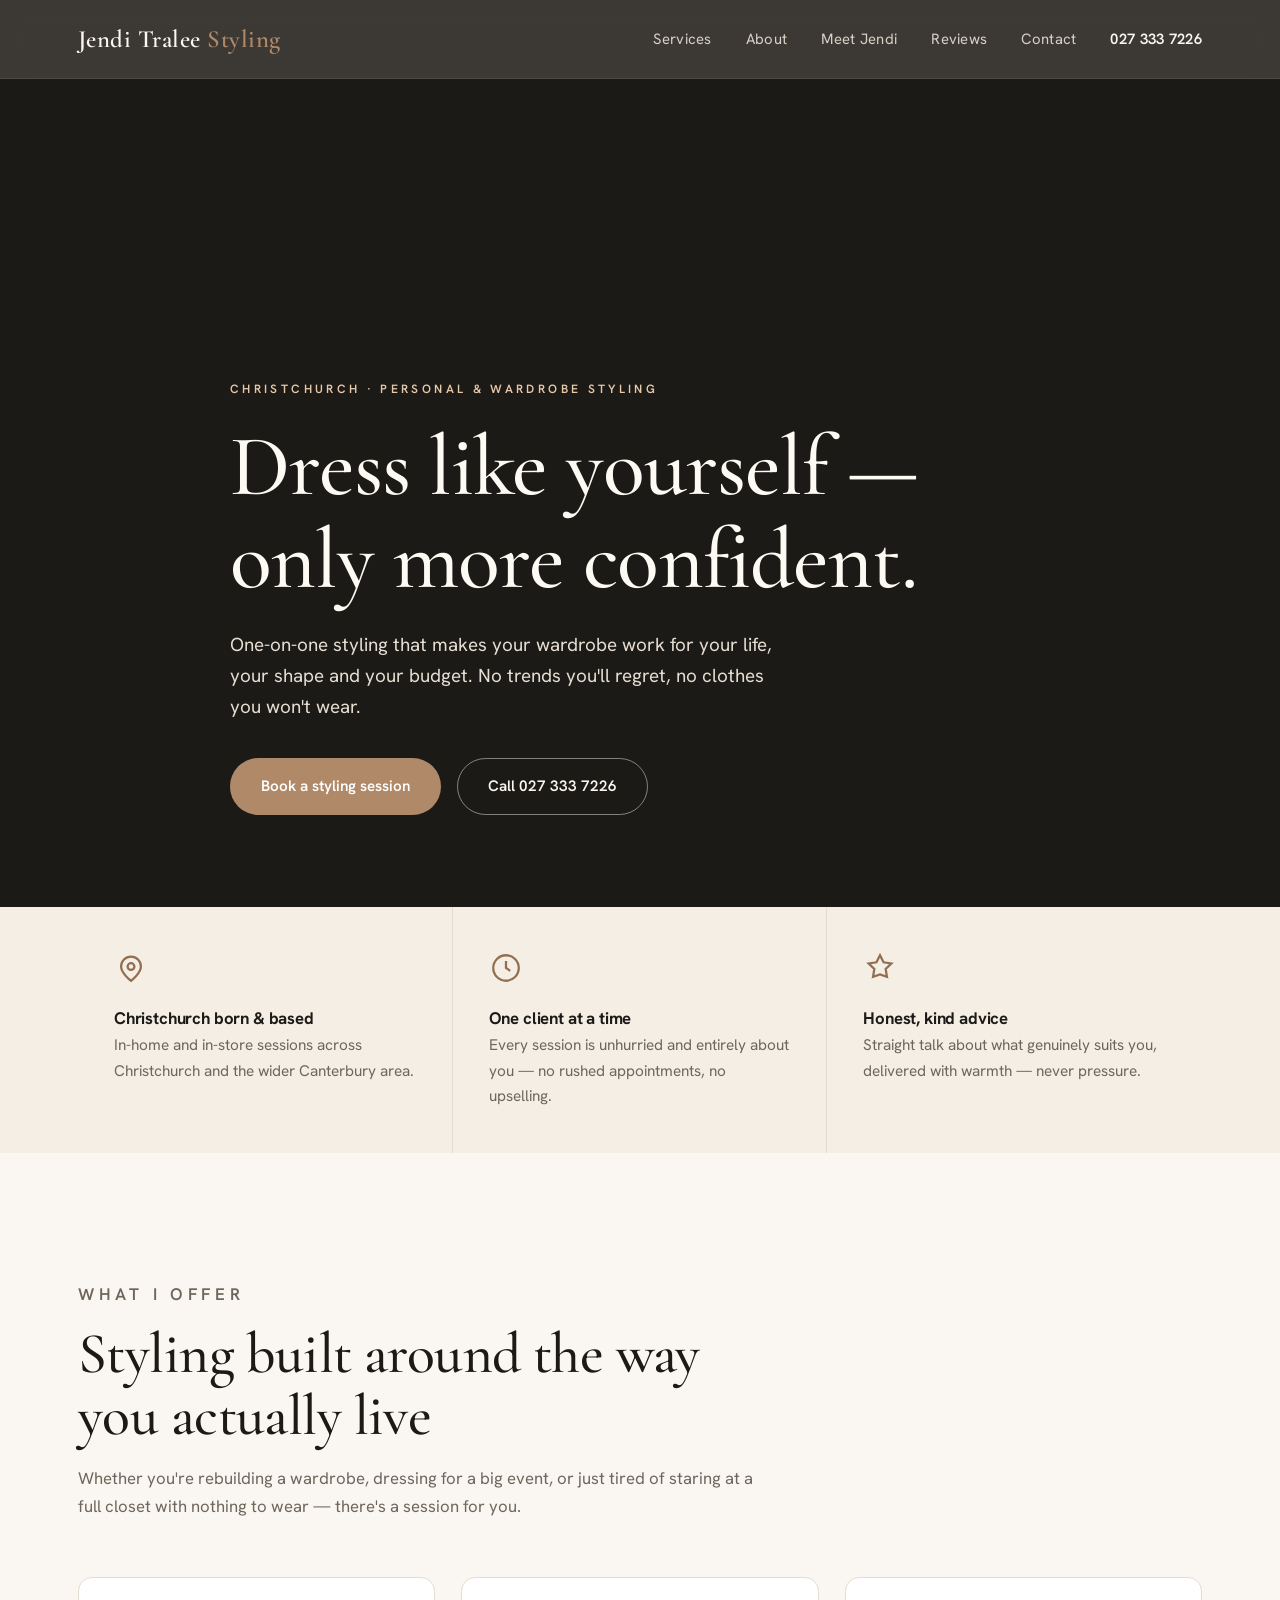
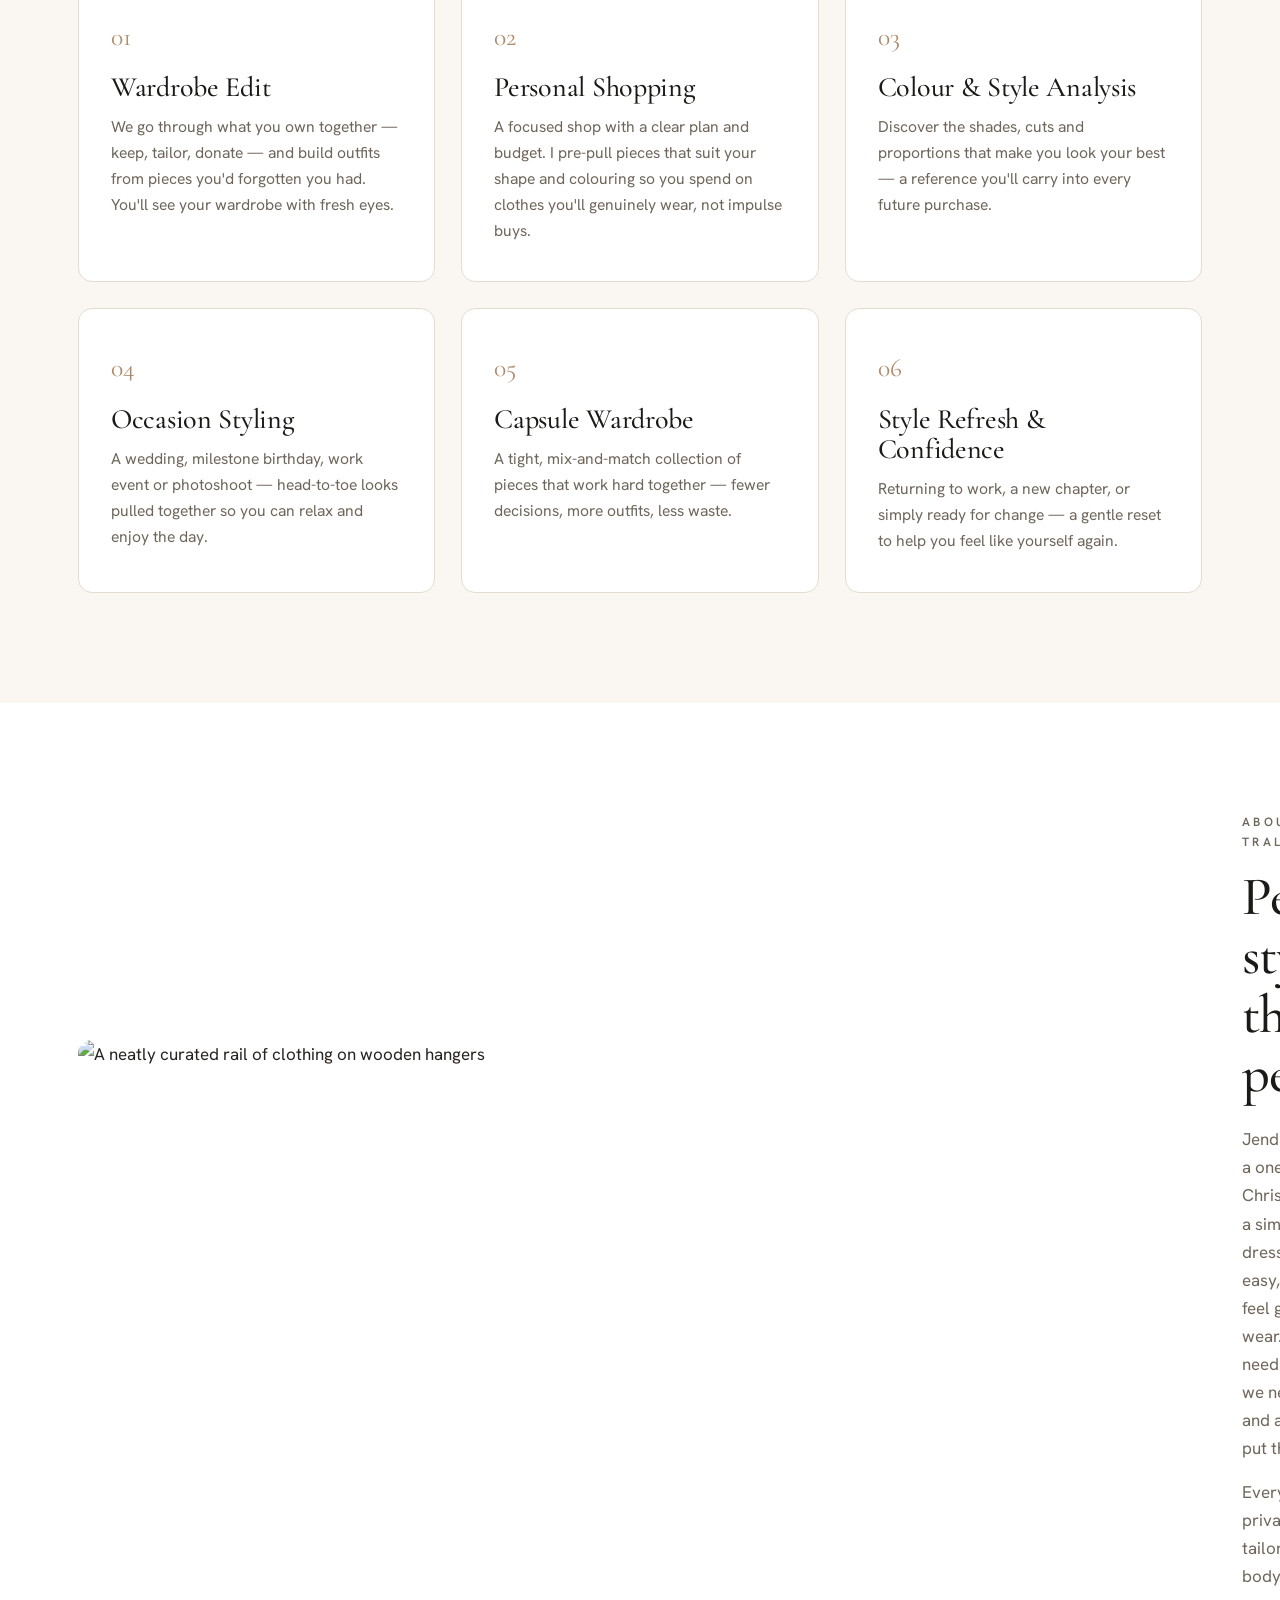
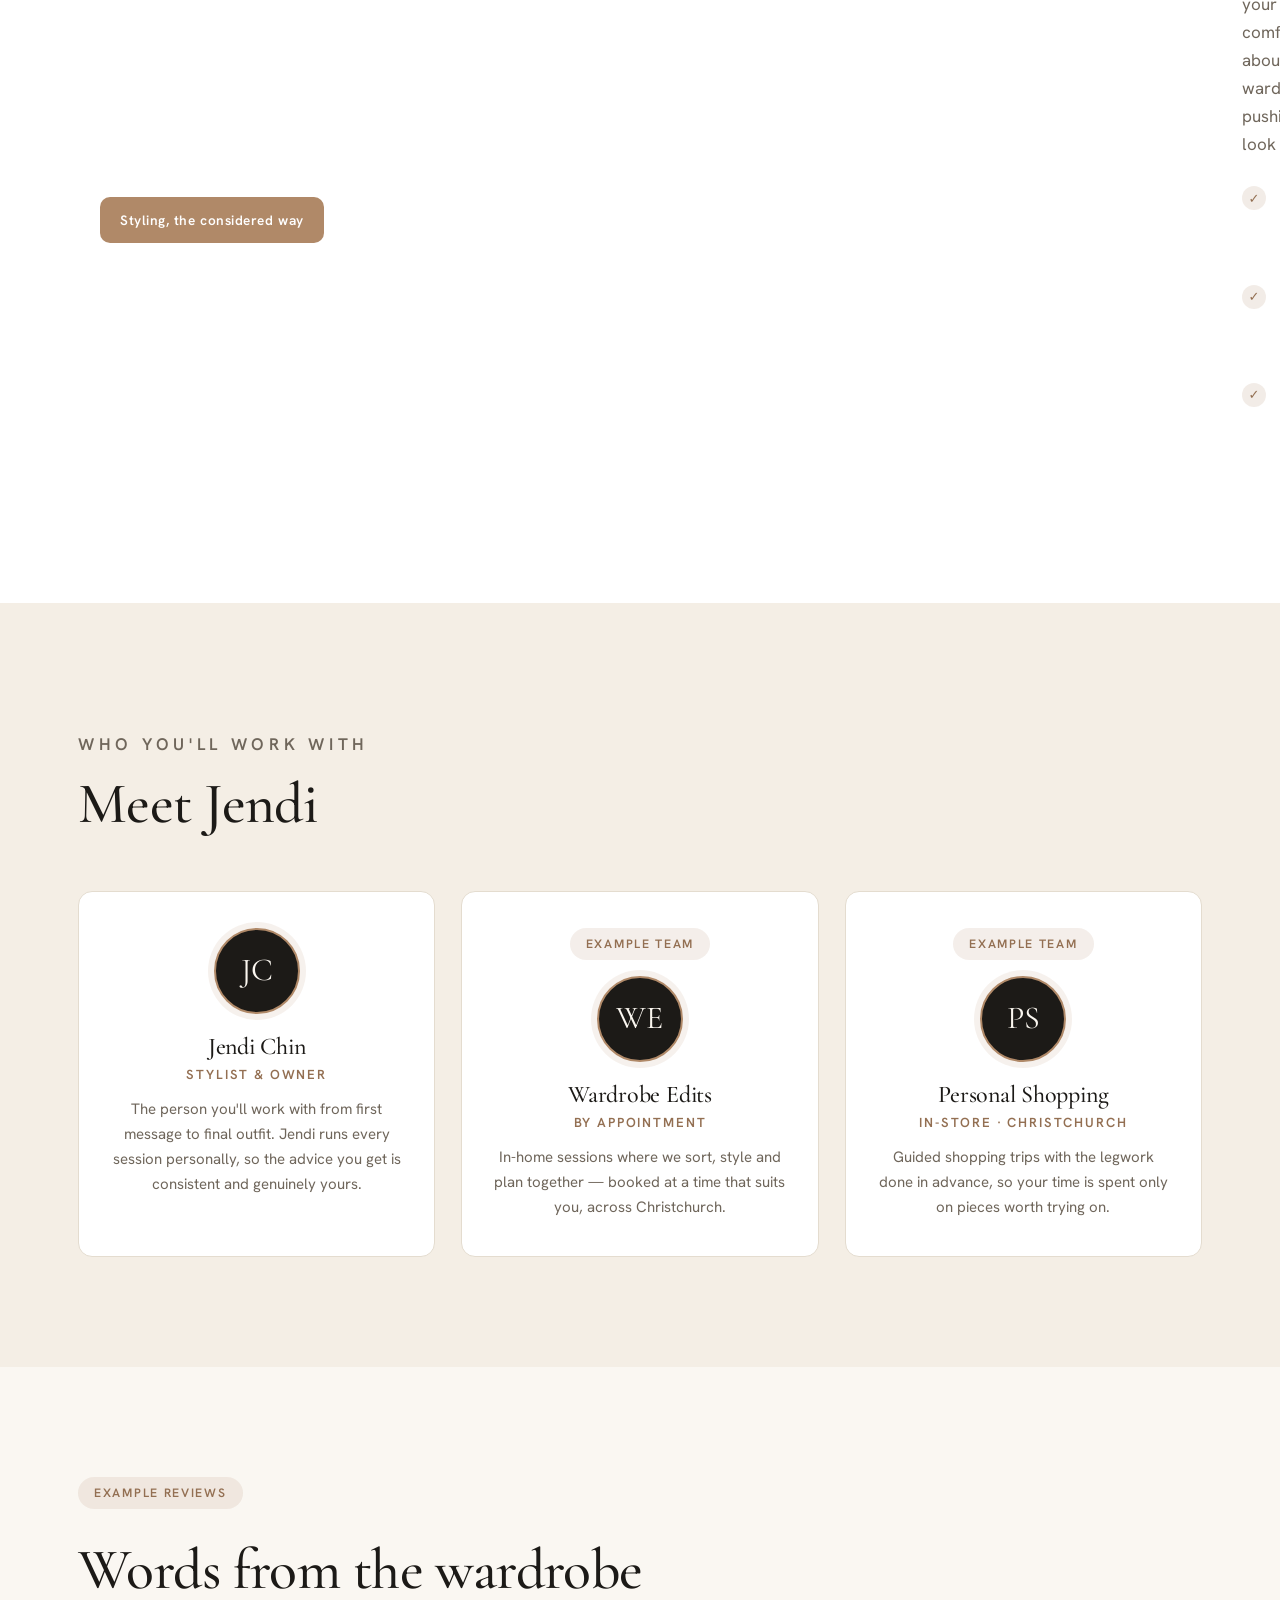
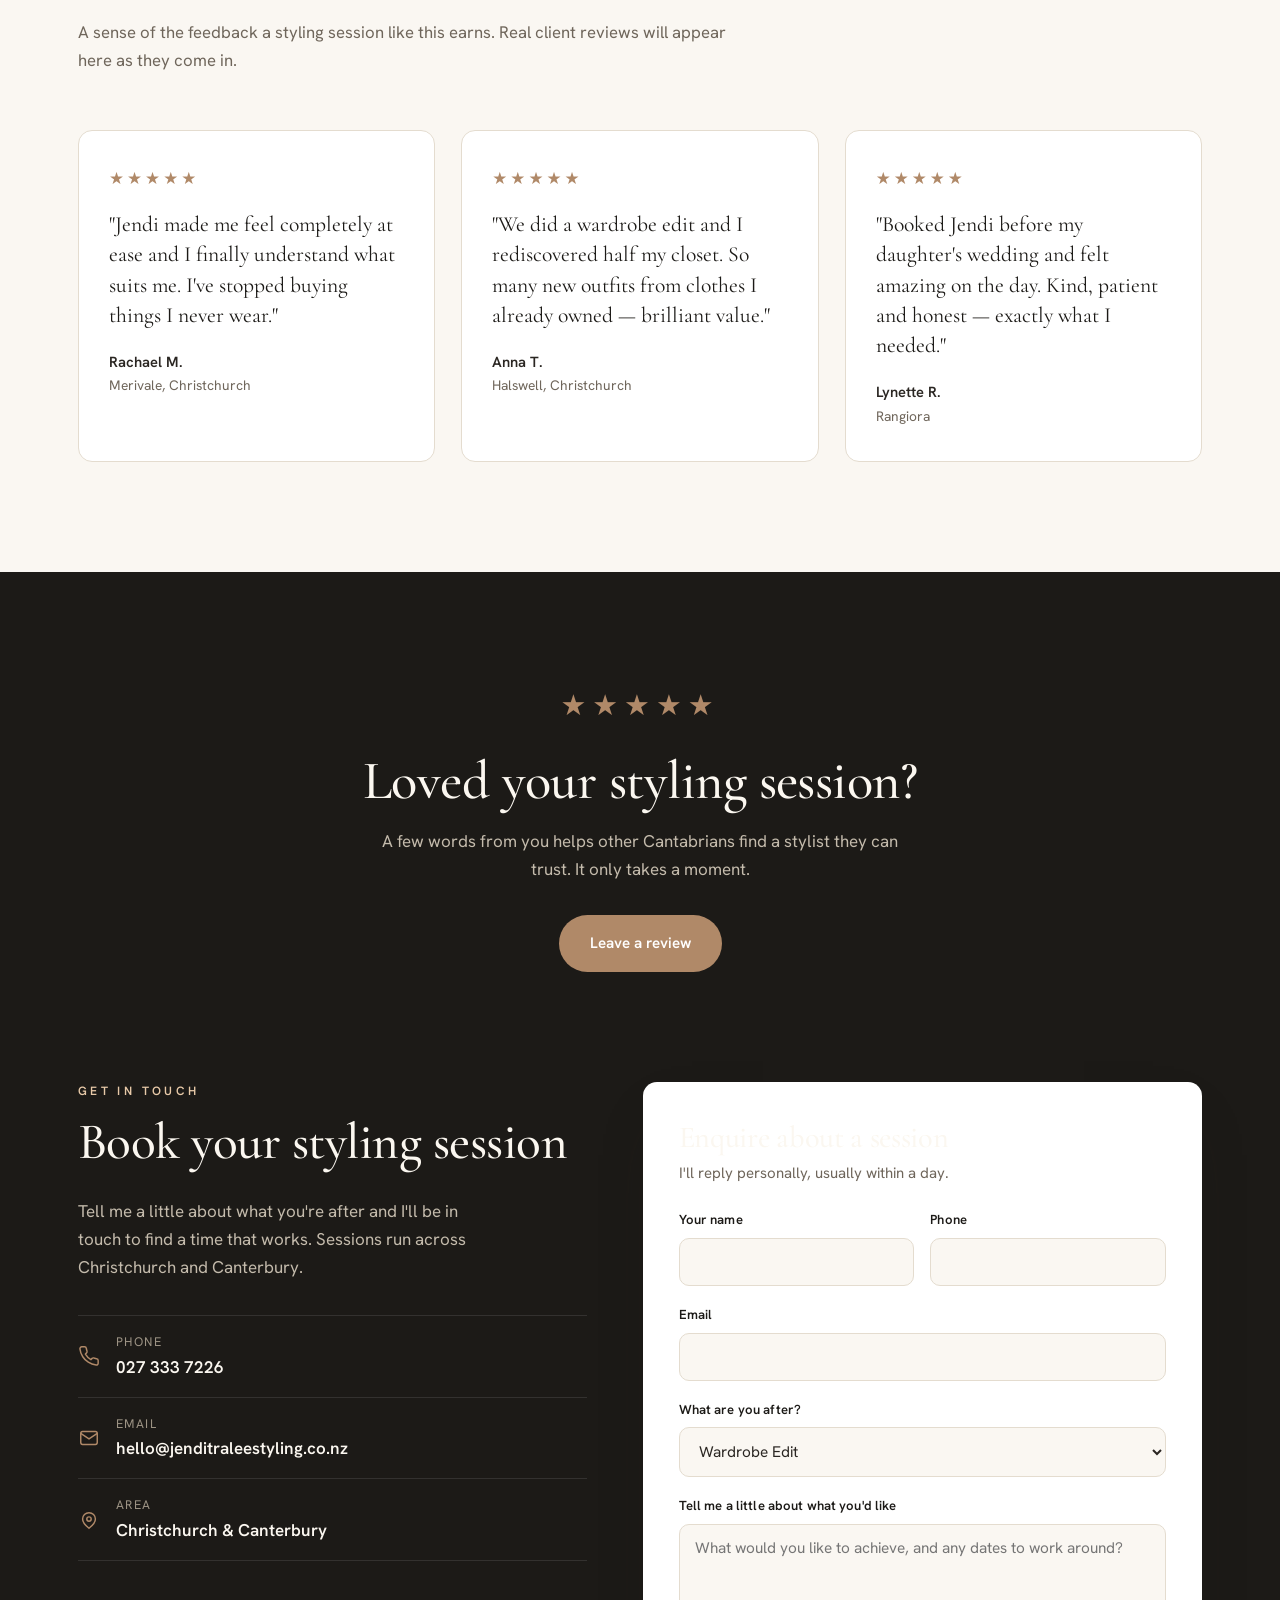
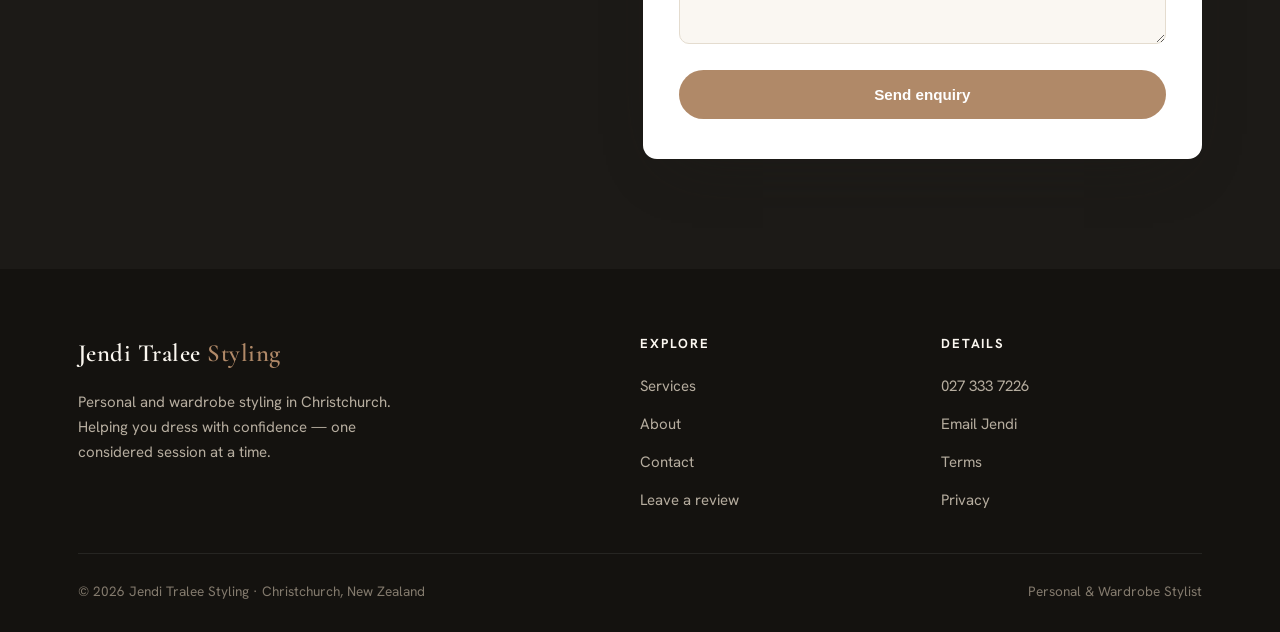
==== commit 001cd23f: "Initial build: Jendi Tralee Styling Co-Authored-By: Claude Opus 4.8 <noreply@anthropic.com>" ====
--- a/index.html
+++ b/index.html
@@ -1,323 +1,331 @@
 <!DOCTYPE html>
 <html lang="en-NZ">
 <head>
-<meta charset="UTF-8">
-<meta name="viewport" content="width=device-width, initial-scale=1.0">
-<title>Jendi Tralee Styling | Personal Stylist, Christchurch</title>
-<meta name="description" content="Personal styling, wardrobe edits and personal shopping in Christchurch with Jendi Chin. Dress with confidence — book a styling session today.">
-<meta property="og:title" content="Jendi Tralee Styling | Personal Stylist, Christchurch">
-<meta property="og:description" content="Personal styling, wardrobe edits and personal shopping in Christchurch. Dress with confidence — book a session with Jendi.">
-<meta property="og:type" content="website">
-<meta property="og:image" content="https://images.unsplash.com/photo-1490481651871-ab68de25d43d?auto=format&fit=crop&w=1200&q=80">
-<link rel="icon" href="data:image/svg+xml,%3Csvg xmlns='http://www.w3.org/2000/svg' viewBox='0 0 100 100'%3E%3Crect width='100' height='100' rx='20' fill='%231a1512'/%3E%3Ctext x='50' y='68' font-family='Georgia,serif' font-size='54' fill='%23b0824d' text-anchor='middle'%3EJ%3C/text%3E%3C/svg%3E">
-<link rel="preconnect" href="https://fonts.googleapis.com">
-<link rel="preconnect" href="https://fonts.gstatic.com" crossorigin>
-<link href="https://fonts.googleapis.com/css2?family=Cormorant+Garamond:ital,wght@0,400;0,500;0,600;1,500&family=Jost:wght@300;400;500&display=swap" rel="stylesheet">
-<link rel="stylesheet" href="styles.css">
+<meta charset="UTF-8" />
+<meta name="viewport" content="width=device-width, initial-scale=1.0" />
+<title>Jendi Tralee Styling | Personal &amp; Wardrobe Stylist, Christchurch</title>
+<meta name="description" content="Personal styling, wardrobe edits and colour analysis in Christchurch. Jendi Tralee Styling helps you dress with confidence — book a one-on-one session with Jendi Chin." />
+<link rel="icon" href="favicon.svg" type="image/svg+xml" />
+<meta property="og:title" content="Jendi Tralee Styling | Personal Stylist, Christchurch" />
+<meta property="og:description" content="Wardrobe edits, personal shopping and colour analysis in Christchurch. Dress with confidence." />
+<meta property="og:type" content="website" />
+<meta property="og:image" content="https://images.unsplash.com/photo-1567401893414-76b7b1e5a7a5?auto=format&fit=crop&w=1200&q=70" />
+<link rel="preconnect" href="https://fonts.googleapis.com" />
+<link rel="preconnect" href="https://fonts.gstatic.com" crossorigin />
+<link href="https://fonts.googleapis.com/css2?family=Cormorant+Garamond:wght@400;500;600&family=Hanken+Grotesk:wght@400;500;600;700&display=swap" rel="stylesheet" />
+<link rel="stylesheet" href="style.css" />
 </head>
 <body>
 
-<!-- Opening animation -->
-<div class="intro" aria-hidden="true">
-  <div class="intro__mark">Jendi Tralee Styling</div>
-  <div class="intro__line">Christchurch Personal Stylist</div>
-  <div class="intro__bar"></div>
-</div>
-
-<!-- Nav -->
-<header class="nav">
-  <div class="wrap nav__inner">
-    <a href="index.html" class="brand"><b>Jendi Tralee</b> <span>Styling</span></a>
-    <nav class="nav__links" aria-label="Primary">
+<!-- NAV -->
+<nav class="nav">
+  <div class="wrap">
+    <a href="index.html" class="brand">Jendi Tralee <span>Styling</span></a>
+    <div class="nav-links" id="navLinks">
       <a href="#services">Services</a>
       <a href="#about">About</a>
+      <a href="#crew">Meet Jendi</a>
       <a href="#reviews">Reviews</a>
       <a href="#contact">Contact</a>
-      <a href="tel:+64273337226" class="nav__phone">027 333 7226</a>
-      <a href="#contact" class="nav__cta">Book a Session</a>
-    </nav>
-    <button class="nav__burger" aria-label="Menu"><span></span><span></span><span></span></button>
+      <a href="tel:+64273337226" class="nav-phone">027 333 7226</a>
+    </div>
+    <button class="nav-toggle" id="navToggle" aria-label="Menu">☰</button>
+  </div>
+</nav>
+
+<!-- HERO -->
+<header class="hero" id="top">
+  <div class="hero-slides" id="heroSlides">
+    <div class="hero-slide active" style="background-image:url('https://images.unsplash.com/photo-1567401893414-76b7b1e5a7a5?auto=format&fit=crop&w=1900&q=75')"></div>
+    <div class="hero-slide" data-bg="https://images.unsplash.com/photo-1445205170230-053b83016050?auto=format&fit=crop&w=1900&q=75"></div>
+    <div class="hero-slide" data-bg="https://images.unsplash.com/photo-1490481651871-ab68de25d43d?auto=format&fit=crop&w=1900&q=75"></div>
+    <div class="hero-slide" data-bg="https://images.unsplash.com/photo-1558769132-cb1aea458c5e?auto=format&fit=crop&w=1900&q=75"></div>
+  </div>
+  <div class="wrap hero-inner">
+    <p class="eyebrow">Christchurch · Personal &amp; Wardrobe Styling</p>
+    <h1>Dress like yourself — only more confident.</h1>
+    <p class="lead">One-on-one styling that makes your wardrobe work for your life, your shape and your budget. No trends you'll regret, no clothes you won't wear.</p>
+    <div class="hero-cta">
+      <a href="#contact" class="btn btn-primary">Book a styling session</a>
+      <a href="tel:+64273337226" class="btn btn-ghost">Call 027 333 7226</a>
+    </div>
   </div>
 </header>
 
-<!-- Hero -->
-<section class="hero" id="top">
-  <div class="hero__slides">
-    <div class="hero__slide active" style="background-image:url('https://images.unsplash.com/photo-1490481651871-ab68de25d43d?auto=format&fit=crop&w=1900&q=80')"></div>
-    <div class="hero__slide" style="background-image:url('https://images.unsplash.com/photo-1445205170230-053b83016050?auto=format&fit=crop&w=1900&q=80')"></div>
-    <div class="hero__slide" style="background-image:url('https://images.unsplash.com/photo-1558769132-cb1aea458c5e?auto=format&fit=crop&w=1900&q=80')"></div>
-    <div class="hero__slide" style="background-image:url('https://images.unsplash.com/photo-1441984904996-e0b6ba687e04?auto=format&fit=crop&w=1900&q=80')"></div>
-  </div>
-  <div class="hero__scrim"></div>
-  <div class="wrap hero__inner">
-    <span class="eyebrow">Personal Stylist · Christchurch</span>
-    <h1>Dress like <em>yourself</em> — only more confident.</h1>
-    <p class="hero__sub">Personal styling, wardrobe edits and stress-free personal shopping for Christchurch women who want to look and feel their best, every day.</p>
-    <div class="hero__cta">
-      <a href="#contact" class="btn btn-primary">Book a Styling Session</a>
-      <a href="tel:+64273337226" class="btn btn-ghost">Call 027 333 7226</a>
-    </div>
-  </div>
-  <div class="hero__scroll"><span>Scroll</span><i></i></div>
-</section>
-
-<!-- Trust strip -->
-<section class="trust">
-  <div class="wrap trust__grid">
-    <div class="trust__item">
-      <span class="trust__ico"><svg viewBox="0 0 24 24" fill="none" stroke="currentColor" stroke-width="1.6"><path d="M12 21s-7-5.2-7-11a7 7 0 0114 0c0 5.8-7 11-7 11z"/><circle cx="12" cy="10" r="2.6"/></svg></span>
-      <div><h4>Christchurch based</h4><p>Studio sessions and in-home edits across the city and Canterbury.</p></div>
-    </div>
-    <div class="trust__item">
-      <span class="trust__ico"><svg viewBox="0 0 24 24" fill="none" stroke="currentColor" stroke-width="1.6"><circle cx="12" cy="12" r="9"/><path d="M12 7v5l3 2"/></svg></span>
-      <div><h4>Quick to reply</h4><p>A friendly answer and a clear plan, usually within a day of getting in touch.</p></div>
-    </div>
-    <div class="trust__item">
-      <span class="trust__ico"><svg viewBox="0 0 24 24" fill="none" stroke="currentColor" stroke-width="1.6"><path d="M12 3l2.4 4.9 5.4.8-3.9 3.8.9 5.4L12 16.3 7.2 18.7l.9-5.4L4.2 8.7l5.4-.8z"/></svg></span>
-      <div><h4>Styled for you</h4><p>No trends for the sake of it — every choice suits your shape, colours and life.</p></div>
-    </div>
-  </div>
-</section>
-
-<!-- Services -->
-<section class="section section--bone" id="services">
-  <div class="wrap">
-    <div class="section-head center reveal">
-      <span class="eyebrow">What I offer</span>
-      <h2>Styling that takes the guesswork out of getting dressed</h2>
-      <p>From a full wardrobe rethink to a one-off outfit for the occasion that matters — here's how we can work together.</p>
-    </div>
-    <div class="svc-grid">
-      <article class="svc reveal d1">
-        <span class="svc__num">01</span>
-        <span class="svc__ico"><svg viewBox="0 0 24 24" fill="none" stroke="currentColor" stroke-width="1.6"><path d="M8 4l4 3 4-3 2 5-2 1v9H6v-9l-2-1z"/></svg></span>
-        <h3>Personal Styling Session</h3>
-        <p>A one-on-one sit-down to understand your shape, your lifestyle and the way you want to feel — then a styling plan that actually fits all three.</p>
-      </article>
-      <article class="svc reveal d2">
-        <span class="svc__num">02</span>
-        <span class="svc__ico"><svg viewBox="0 0 24 24" fill="none" stroke="currentColor" stroke-width="1.6"><path d="M4 7h16M4 7l2 13h12l2-13M9 7V5a3 3 0 016 0v2"/></svg></span>
+<!-- TRUST STRIP -->
+<section class="band-bone">
+  <div class="wrap trust">
+    <div class="item">
+      <svg class="ico" viewBox="0 0 24 24" fill="none" stroke="currentColor" stroke-width="1.6"><path d="M12 21s-7-5.2-7-10a7 7 0 0 1 14 0c0 4.8-7 10-7 10z"/><circle cx="12" cy="11" r="2.4"/></svg>
+      <h3>Christchurch born &amp; based</h3>
+      <p>In-home and in-store sessions across Christchurch and the wider Canterbury area.</p>
+    </div>
+    <div class="item">
+      <svg class="ico" viewBox="0 0 24 24" fill="none" stroke="currentColor" stroke-width="1.6"><circle cx="12" cy="12" r="9"/><path d="M12 7v5l3 2"/></svg>
+      <h3>One client at a time</h3>
+      <p>Every session is unhurried and entirely about you — no rushed appointments, no upselling.</p>
+    </div>
+    <div class="item">
+      <svg class="ico" viewBox="0 0 24 24" fill="none" stroke="currentColor" stroke-width="1.6"><path d="M12 3l2.5 5 5.5.8-4 3.9.9 5.5L12 16.5 7.1 18.2l.9-5.5-4-3.9 5.5-.8z"/></svg>
+      <h3>Honest, kind advice</h3>
+      <p>Straight talk about what genuinely suits you, delivered with warmth — never pressure.</p>
+    </div>
+  </div>
+</section>
+
+<!-- SERVICES -->
+<section class="section band-cream" id="services">
+  <div class="wrap">
+    <div class="section-head">
+      <p class="eyebrow">What I offer</p>
+      <h2>Styling built around the way you actually live</h2>
+      <p>Whether you're rebuilding a wardrobe, dressing for a big event, or just tired of staring at a full closet with nothing to wear — there's a session for you.</p>
+    </div>
+    <div class="cards">
+      <div class="card">
+        <div class="num">01</div>
         <h3>Wardrobe Edit</h3>
-        <p>We go through what you already own, keep the pieces that work, let go of the rest, and map the gaps so every morning gets easier.</p>
-      </article>
-      <article class="svc reveal d3">
-        <span class="svc__num">03</span>
-        <span class="svc__ico"><svg viewBox="0 0 24 24" fill="none" stroke="currentColor" stroke-width="1.6"><path d="M6 2l1.5 4h9L18 2M5 6h14l-1 16H6z"/><circle cx="12" cy="13" r="2.4"/></svg></span>
+        <p>We go through what you own together — keep, tailor, donate — and build outfits from pieces you'd forgotten you had. You'll see your wardrobe with fresh eyes.</p>
+      </div>
+      <div class="card">
+        <div class="num">02</div>
         <h3>Personal Shopping</h3>
-        <p>I do the legwork and pull together pieces that suit you — in person or online — so you skip the trawling and only try what's worth it.</p>
-      </article>
-      <article class="svc reveal d1">
-        <span class="svc__num">04</span>
-        <span class="svc__ico"><svg viewBox="0 0 24 24" fill="none" stroke="currentColor" stroke-width="1.6"><circle cx="12" cy="12" r="9"/><path d="M12 3a9 9 0 000 18M3 12h18"/></svg></span>
-        <h3>Colour & Style Guide</h3>
-        <p>Find the colours and shapes that genuinely lift you, written up as a simple guide you can shop with for years to come.</p>
-      </article>
-      <article class="svc reveal d2">
-        <span class="svc__num">05</span>
-        <span class="svc__ico"><svg viewBox="0 0 24 24" fill="none" stroke="currentColor" stroke-width="1.6"><path d="M12 3l2.4 4.9 5.4.8-3.9 3.8.9 5.4L12 16.3 7.2 18.7l.9-5.4L4.2 8.7l5.4-.8z"/></svg></span>
+        <p>A focused shop with a clear plan and budget. I pre-pull pieces that suit your shape and colouring so you spend on clothes you'll genuinely wear, not impulse buys.</p>
+      </div>
+      <div class="card">
+        <div class="num">03</div>
+        <h3>Colour &amp; Style Analysis</h3>
+        <p>Discover the shades, cuts and proportions that make you look your best — a reference you'll carry into every future purchase.</p>
+      </div>
+      <div class="card">
+        <div class="num">04</div>
         <h3>Occasion Styling</h3>
-        <p>Wedding, milestone or photoshoot — an outfit and the finishing touches sorted so you walk in feeling completely at ease.</p>
-      </article>
-      <article class="svc reveal d3">
-        <span class="svc__num">06</span>
-        <span class="svc__ico"><svg viewBox="0 0 24 24" fill="none" stroke="currentColor" stroke-width="1.6"><path d="M4 18V6a2 2 0 012-2h9l5 5v9a2 2 0 01-2 2H6a2 2 0 01-2-2z"/><path d="M9 9h6M9 13h6"/></svg></span>
-        <h3>Capsule Wardrobe Build</h3>
+        <p>A wedding, milestone birthday, work event or photoshoot — head-to-toe looks pulled together so you can relax and enjoy the day.</p>
+      </div>
+      <div class="card">
+        <div class="num">05</div>
+        <h3>Capsule Wardrobe</h3>
         <p>A tight, mix-and-match collection of pieces that work hard together — fewer decisions, more outfits, less waste.</p>
-      </article>
-    </div>
-  </div>
-</section>
-
-<!-- About -->
-<section class="section" id="about">
-  <div class="wrap about">
-    <div class="about__media reveal">
-      <div class="about__img">
-        <img src="https://images.unsplash.com/photo-1567401893414-76b7b1e5a7a5?auto=format&fit=crop&w=900&q=80" alt="A curated rail of styled clothing in soft natural light" width="900" height="1125" loading="lazy">
-      </div>
-      <div class="about__tag"><b>Jendi</b><span>Your Stylist</span></div>
-    </div>
-    <div class="about__copy reveal d1">
-      <span class="eyebrow">About</span>
-      <h2>Personal styling that feels like getting dressed with a friend who knows fashion</h2>
-      <p>Jendi Tralee Styling helps Christchurch women feel good in what they wear — without the overwhelm of trends, fast fashion or a wardrobe full of things that don't quite work.</p>
-      <p>It starts with you: your body, your routine, the way you want to be seen. From there it's about real, wearable choices you'll reach for again and again — and learning a few things along the way so you can keep doing it yourself.</p>
+      </div>
+      <div class="card">
+        <div class="num">06</div>
+        <h3>Style Refresh &amp; Confidence</h3>
+        <p>Returning to work, a new chapter, or simply ready for change — a gentle reset to help you feel like yourself again.</p>
+      </div>
+    </div>
+  </div>
+</section>
+
+<!-- ABOUT -->
+<section class="section band-white" id="about">
+  <div class="wrap about-grid">
+    <div class="about-media">
+      <img src="https://images.unsplash.com/photo-1525507119028-ed4c629a60a3?auto=format&fit=crop&w=1100&q=70" alt="A neatly curated rail of clothing on wooden hangers" loading="lazy" width="1100" height="825" />
+      <span class="corner-tag">Styling, the considered way</span>
+    </div>
+    <div class="about-copy">
+      <p class="eyebrow">About Jendi Tralee Styling</p>
+      <h2>Personal styling that's personal</h2>
+      <p>Jendi Tralee Styling is a one-woman studio in Christchurch, built on a simple belief: getting dressed should feel easy, and you should feel good in what you wear. Most of us don't need more clothes — we need the right ones, and a little guidance to put them together.</p>
+      <p>Every session is private, relaxed and tailored to you — your body, your lifestyle, your budget and your comfort. No judgement about what's in your wardrobe, and no pushing you toward a look that isn't you.</p>
       <ul class="checklist">
-        <li><svg viewBox="0 0 24 24" fill="none" stroke="currentColor" stroke-width="2"><path d="M5 13l4 4L19 7"/></svg> Locally based, working one-on-one across Christchurch</li>
-        <li><svg viewBox="0 0 24 24" fill="none" stroke="currentColor" stroke-width="2"><path d="M5 13l4 4L19 7"/></svg> Honest, judgement-free advice for every shape and budget</li>
-        <li><svg viewBox="0 0 24 24" fill="none" stroke="currentColor" stroke-width="2"><path d="M5 13l4 4L19 7"/></svg> Styling that works with the wardrobe you already own</li>
+        <li><span class="tick">✓</span> Locally owned and personally run by Jendi</li>
+        <li><span class="tick">✓</span> Clear, upfront session pricing — no surprises</li>
+        <li><span class="tick">✓</span> Advice tailored to your shape, colouring and budget</li>
       </ul>
     </div>
   </div>
 </section>
 
-<!-- Crew -->
-<section class="section section--bone2" id="team">
-  <div class="wrap">
-    <div class="section-head center reveal">
-      <span class="eyebrow">Who you'll work with</span>
-      <h2>The face behind Jendi Tralee Styling</h2>
-      <p>A small, personal service — so you always know exactly who you're working with.</p>
-    </div>
-    <div class="crew-grid" style="max-width:860px;margin:0 auto">
-      <article class="crew reveal d1">
-        <div class="crew__av">JC</div>
-        <h4>Jendi Chin</h4>
-        <p class="role">Founder &amp; Personal Stylist</p>
-        <p>The person you'll sit down with from first chat to final outfit — listening first, then styling to suit the real you.</p>
-      </article>
-      <article class="crew reveal d2">
-        <span class="badge">Example role</span>
-        <div class="crew__av">PS</div>
-        <h4>Personal Shopping</h4>
-        <p class="role">Sourcing &amp; Pulls</p>
-        <p>The behind-the-scenes hunt — pre-selecting pieces in your sizes and colours so sessions stay fun, not exhausting.</p>
-      </article>
-      <article class="crew reveal d3">
-        <span class="badge">Example role</span>
-        <div class="crew__av">ST</div>
-        <h4>Studio &amp; Bookings</h4>
-        <p class="role">Care &amp; Coordination</p>
-        <p>Keeping appointments smooth and follow-ups easy, so the only thing you focus on is feeling great.</p>
-      </article>
-    </div>
-  </div>
-</section>
-
-<!-- Reviews -->
-<section class="section" id="reviews">
-  <div class="wrap">
-    <div class="section-head center reveal">
-      <span class="eyebrow">Kind words</span>
-      <h2>What styling clients say</h2>
-      <p>A few words from women who've worked with Jendi.</p>
-    </div>
-    <div style="text-align:center;margin:-44px 0 40px"><span class="badge">Example reviews</span></div>
-    <div class="rev-grid">
-      <article class="rev reveal d1">
-        <div class="rev__stars">★★★★★</div>
-        <p class="rev__quote">"I finally understand what suits me. Jendi turned a wardrobe I dreaded into outfits I actually love putting on."</p>
-        <div class="rev__who"><span class="rev__dot">R</span><div><b>Rachel M.</b><span>Merivale, Christchurch</span></div></div>
-      </article>
-      <article class="rev reveal d2">
-        <div class="rev__stars">★★★★★</div>
-        <p class="rev__quote">"The personal shopping saved me so much time. Everything she pulled was me — just better. Worth every cent."</p>
-        <div class="rev__who"><span class="rev__dot">S</span><div><b>Steph W.</b><span>Fendalton, Christchurch</span></div></div>
-      </article>
-      <article class="rev reveal d3">
-        <div class="rev__stars">★★★★★</div>
-        <p class="rev__quote">"Warm, honest and zero judgement. I walked into my event feeling like the most confident version of myself."</p>
-        <div class="rev__who"><span class="rev__dot">A</span><div><b>Aroha T.</b><span>Cashmere, Christchurch</span></div></div>
-      </article>
-    </div>
-  </div>
-</section>
-
-<!-- Review funnel banner -->
-<section class="section funnel">
-  <div class="wrap funnel__in reveal">
+<!-- CREW -->
+<section class="section band-bone" id="crew">
+  <div class="wrap">
+    <div class="section-head">
+      <p class="eyebrow">Who you'll work with</p>
+      <h2>Meet Jendi</h2>
+    </div>
+    <div class="crew">
+      <div class="crew-card">
+        <div class="avatar">JC</div>
+        <h3>Jendi Chin</h3>
+        <div class="role">Stylist &amp; Owner</div>
+        <p>The person you'll work with from first message to final outfit. Jendi runs every session personally, so the advice you get is consistent and genuinely yours.</p>
+      </div>
+      <div class="crew-card">
+        <span class="badge">Example team</span>
+        <div class="avatar">WE</div>
+        <h3>Wardrobe Edits</h3>
+        <div class="role">By Appointment</div>
+        <p>In-home sessions where we sort, style and plan together — booked at a time that suits you, across Christchurch.</p>
+      </div>
+      <div class="crew-card">
+        <span class="badge">Example team</span>
+        <div class="avatar">PS</div>
+        <h3>Personal Shopping</h3>
+        <div class="role">In-store · Christchurch</div>
+        <p>Guided shopping trips with the legwork done in advance, so your time is spent only on pieces worth trying on.</p>
+      </div>
+    </div>
+  </div>
+</section>
+
+<!-- REVIEWS -->
+<section class="section band-cream" id="reviews">
+  <div class="wrap">
+    <div class="section-head">
+      <span class="badge">Example reviews</span>
+      <h2>Words from the wardrobe</h2>
+      <p>A sense of the feedback a styling session like this earns. Real client reviews will appear here as they come in.</p>
+    </div>
+    <div class="reviews">
+      <div class="review">
+        <div class="stars">★★★★★</div>
+        <p>"Jendi made me feel completely at ease and I finally understand what suits me. I've stopped buying things I never wear."</p>
+        <div class="who">Rachael M.</div>
+        <div class="where">Merivale, Christchurch</div>
+      </div>
+      <div class="review">
+        <div class="stars">★★★★★</div>
+        <p>"We did a wardrobe edit and I rediscovered half my closet. So many new outfits from clothes I already owned — brilliant value."</p>
+        <div class="who">Anna T.</div>
+        <div class="where">Halswell, Christchurch</div>
+      </div>
+      <div class="review">
+        <div class="stars">★★★★★</div>
+        <p>"Booked Jendi before my daughter's wedding and felt amazing on the day. Kind, patient and honest — exactly what I needed."</p>
+        <div class="who">Lynette R.</div>
+        <div class="where">Rangiora</div>
+      </div>
+    </div>
+  </div>
+</section>
+
+<!-- REVIEW FUNNEL BANNER -->
+<section class="section band-ink">
+  <div class="wrap funnel">
     <div class="stars">★★★★★</div>
-    <h2>Worked with Jendi? Leave a review</h2>
-    <p>Your feedback helps other Christchurch women find the confidence that comes with feeling great in what they wear. It only takes a moment.</p>
-    <a href="review.html" class="btn btn-primary">Leave a Review</a>
-  </div>
-</section>
-
-<!-- Contact -->
-<section class="section section--dark" id="contact">
-  <div class="wrap contact">
-    <div class="contact__info reveal">
-      <span class="eyebrow">Get in touch</span>
-      <h2>Let's plan your styling session</h2>
-      <p>Tell me a little about what you're after and I'll be in touch to talk through the best way to get started.</p>
-      <div class="cdetail">
-        <svg viewBox="0 0 24 24" fill="none" stroke="currentColor" stroke-width="1.6"><path d="M4 6l8 6 8-6M4 6h16v12H4z"/></svg>
-        <div><span>Email</span><a href="mailto:jenditralee@gmail.com">jenditralee@gmail.com</a></div>
-      </div>
-      <div class="cdetail">
-        <svg viewBox="0 0 24 24" fill="none" stroke="currentColor" stroke-width="1.6"><path d="M5 4h4l2 5-3 2a12 12 0 005 5l2-3 5 2v4a2 2 0 01-2 2A16 16 0 013 6a2 2 0 012-2z"/></svg>
-        <div><span>Phone</span><a href="tel:+64273337226">027 333 7226</a></div>
-      </div>
-      <div class="cdetail">
-        <svg viewBox="0 0 24 24" fill="none" stroke="currentColor" stroke-width="1.6"><path d="M12 21s-7-5.2-7-11a7 7 0 0114 0c0 5.8-7 11-7 11z"/><circle cx="12" cy="10" r="2.6"/></svg>
-        <div><span>Based in</span><p>Christchurch, Canterbury</p></div>
-      </div>
-    </div>
-    <form class="form reveal d1" action="https://formsubmit.co/jenditralee@gmail.com" method="POST">
-      <h3>Enquire about styling</h3>
-      <p>No obligation — just a friendly first step.</p>
-      <input type="hidden" name="_subject" value="New styling enquiry — Jendi Tralee Styling website">
-      <input type="hidden" name="_captcha" value="false">
-      <input type="hidden" name="_template" value="table">
-      <div class="field">
-        <label for="name">Name</label>
-        <input id="name" name="name" type="text" placeholder="Your name" required>
+    <h2>Loved your styling session?</h2>
+    <p>A few words from you helps other Cantabrians find a stylist they can trust. It only takes a moment.</p>
+    <a href="review.html" class="btn btn-primary">Leave a review</a>
+  </div>
+</section>
+
+<!-- CONTACT -->
+<section class="section band-ink" id="contact" style="padding-top:0">
+  <div class="wrap contact-grid">
+    <div class="contact-info">
+      <p class="eyebrow">Get in touch</p>
+      <h2>Book your styling session</h2>
+      <p class="intro">Tell me a little about what you're after and I'll be in touch to find a time that works. Sessions run across Christchurch and Canterbury.</p>
+      <div class="contact-line">
+        <svg class="ico" viewBox="0 0 24 24" fill="none" stroke="currentColor" stroke-width="1.6"><path d="M22 16.9v3a2 2 0 0 1-2.2 2 19.8 19.8 0 0 1-8.6-3.1 19.5 19.5 0 0 1-6-6A19.8 19.8 0 0 1 2.1 4.2 2 2 0 0 1 4.1 2h3a2 2 0 0 1 2 1.7c.1 1 .4 1.9.7 2.8a2 2 0 0 1-.5 2.1L8.1 9.9a16 16 0 0 0 6 6l1.3-1.3a2 2 0 0 1 2.1-.4c.9.3 1.8.6 2.8.7a2 2 0 0 1 1.7 2z"/></svg>
+        <div><div class="label">Phone</div><a href="tel:+64273337226" class="val">027 333 7226</a></div>
+      </div>
+      <div class="contact-line">
+        <svg class="ico" viewBox="0 0 24 24" fill="none" stroke="currentColor" stroke-width="1.6"><rect x="3" y="5" width="18" height="14" rx="2"/><path d="m3 7 9 6 9-6"/></svg>
+        <div><div class="label">Email</div><a href="mailto:hello@jenditraleestyling.co.nz" class="val">hello@jenditraleestyling.co.nz</a></div>
+      </div>
+      <div class="contact-line">
+        <svg class="ico" viewBox="0 0 24 24" fill="none" stroke="currentColor" stroke-width="1.6"><path d="M12 21s-7-5.2-7-10a7 7 0 0 1 14 0c0 4.8-7 10-7 10z"/><circle cx="12" cy="11" r="2.4"/></svg>
+        <div><div class="label">Area</div><span class="val">Christchurch &amp; Canterbury</span></div>
+      </div>
+    </div>
+
+    <form class="form" action="https://formsubmit.co/hello@jenditraleestyling.co.nz" method="POST">
+      <h3>Enquire about a session</h3>
+      <p class="sub">I'll reply personally, usually within a day.</p>
+      <input type="hidden" name="_subject" value="New styling enquiry from the website" />
+      <input type="hidden" name="_template" value="table" />
+      <input type="text" name="_honey" style="display:none" />
+      <div class="form-row">
+        <div class="field">
+          <label for="name">Your name</label>
+          <input type="text" id="name" name="name" required />
+        </div>
+        <div class="field">
+          <label for="phone">Phone</label>
+          <input type="tel" id="phone" name="phone" />
+        </div>
       </div>
       <div class="field">
         <label for="email">Email</label>
-        <input id="email" name="email" type="email" placeholder="you@email.com" required>
-      </div>
-      <div class="field">
-        <label for="phone">Phone (optional)</label>
-        <input id="phone" name="phone" type="tel" placeholder="027 000 0000">
+        <input type="email" id="email" name="email" required />
       </div>
       <div class="field">
         <label for="service">What are you after?</label>
         <select id="service" name="service">
-          <option>Personal Styling Session</option>
           <option>Wardrobe Edit</option>
           <option>Personal Shopping</option>
-          <option>Colour &amp; Style Guide</option>
+          <option>Colour &amp; Style Analysis</option>
           <option>Occasion Styling</option>
-          <option>Capsule Wardrobe Build</option>
-          <option>Not sure yet — let's chat</option>
+          <option>Capsule Wardrobe</option>
+          <option>Not sure yet — help me choose</option>
         </select>
       </div>
       <div class="field">
-        <label for="message">Tell me what you'd like help with</label>
-        <textarea id="message" name="message" placeholder="A little about you and what you're hoping for..."></textarea>
-      </div>
-      <button type="submit" class="btn btn-primary">Send Enquiry</button>
-      <p class="form__note">I'll reply personally, usually within a day.</p>
+        <label for="message">Tell me a little about what you'd like</label>
+        <textarea id="message" name="message" placeholder="What would you like to achieve, and any dates to work around?"></textarea>
+      </div>
+      <button type="submit" class="btn btn-primary">Send enquiry</button>
     </form>
   </div>
 </section>
 
-<!-- Footer -->
+<!-- FOOTER -->
 <footer class="footer">
   <div class="wrap">
-    <div class="footer__top">
+    <div class="footer-grid">
       <div>
-        <a href="index.html" class="brand"><b>Jendi Tralee</b> <span>Styling</span></a>
-        <p>Personal styling, wardrobe edits and personal shopping in Christchurch — helping you dress like the most confident version of yourself.</p>
+        <a href="index.html" class="brand">Jendi Tralee <span>Styling</span></a>
+        <p>Personal and wardrobe styling in Christchurch. Helping you dress with confidence — one considered session at a time.</p>
       </div>
       <div>
-        <h5>Explore</h5>
+        <h4>Explore</h4>
         <ul>
           <li><a href="#services">Services</a></li>
           <li><a href="#about">About</a></li>
-          <li><a href="#reviews">Reviews</a></li>
           <li><a href="#contact">Contact</a></li>
-          <li><a href="review.html">Leave a Review</a></li>
+          <li><a href="review.html">Leave a review</a></li>
         </ul>
       </div>
       <div>
-        <h5>Get in touch</h5>
+        <h4>Details</h4>
         <ul>
-          <li><a href="mailto:jenditralee@gmail.com">jenditralee@gmail.com</a></li>
           <li><a href="tel:+64273337226">027 333 7226</a></li>
-          <li>Christchurch, Canterbury</li>
+          <li><a href="mailto:hello@jenditraleestyling.co.nz">Email Jendi</a></li>
+          <li><a href="terms.html">Terms</a></li>
+          <li><a href="privacy.html">Privacy</a></li>
         </ul>
       </div>
     </div>
-    <div class="footer__bot">
-      <span>© <span id="yr"></span> Jendi Tralee Styling · Christchurch</span>
-      <span><a href="terms.html">Terms &amp; Conditions</a> · <a href="privacy.html">Privacy Policy</a></span>
+    <div class="footer-base">
+      <span>© 2026 Jendi Tralee Styling · Christchurch, New Zealand</span>
+      <span>Personal &amp; Wardrobe Stylist</span>
     </div>
   </div>
 </footer>
 
-<script>document.getElementById('yr').textContent=new Date().getFullYear();</script>
-<script src="main.js"></script>
+<script>
+  document.getElementById('navToggle').addEventListener('click', function () {
+    document.getElementById('navLinks').classList.toggle('open');
+  });
+  document.querySelectorAll('#navLinks a').forEach(function (a) {
+    a.addEventListener('click', function () { document.getElementById('navLinks').classList.remove('open'); });
+  });
+
+  // Rolling hero — lazy-load slides after first, respect reduced motion
+  (function () {
+    var reduce = window.matchMedia('(prefers-reduced-motion: reduce)').matches;
+    var slides = Array.prototype.slice.call(document.querySelectorAll('.hero-slide'));
+    slides.forEach(function (s) { if (s.dataset.bg) s.style.backgroundImage = "url('" + s.dataset.bg + "')"; });
+    if (reduce || slides.length < 2) return;
+    var i = 0;
+    setInterval(function () {
+      slides[i].classList.remove('active');
+      i = (i + 1) % slides.length;
+      slides[i].classList.add('active');
+    }, 6000);
+  })();
+</script>
 </body>
 </html>
--- a/style.css
+++ b/style.css
@@ -0,0 +1,269 @@
+/* Jendi Tralee Styling — Premium archetype
+   Display: Cormorant Garamond · Body: Hanken Grotesk
+   Accent: warm champagne-bronze #b08968 */
+
+:root {
+  --ink: #1c1a17;          /* warm near-black anchor */
+  --ink-soft: #2a2622;
+  --bone: #f4eee5;         /* bone content band */
+  --cream: #faf7f2;        /* light content band */
+  --white: #ffffff;
+  --muted: #6f665b;
+  --line: #e4dccf;
+  --accent: #b08968;       /* champagne-bronze */
+  --accent-deep: #936f52;
+  --radius: 14px;
+  --maxw: 1180px;
+  --shadow: 0 24px 60px -28px rgba(28, 26, 23, 0.45);
+}
+
+* { box-sizing: border-box; margin: 0; padding: 0; }
+
+html { scroll-behavior: smooth; }
+
+body {
+  font-family: "Hanken Grotesk", system-ui, sans-serif;
+  color: var(--ink-soft);
+  background: var(--cream);
+  line-height: 1.65;
+  font-size: 17px;
+  -webkit-font-smoothing: antialiased;
+}
+
+img { display: block; max-width: 100%; }
+
+h1, h2, h3, .display {
+  font-family: "Cormorant Garamond", Georgia, serif;
+  font-weight: 500;
+  line-height: 1.08;
+  letter-spacing: -0.01em;
+  color: var(--ink);
+}
+
+a { color: inherit; text-decoration: none; }
+
+.wrap { max-width: var(--maxw); margin: 0 auto; padding: 0 28px; }
+
+.eyebrow {
+  font-family: "Hanken Grotesk", sans-serif;
+  text-transform: uppercase;
+  letter-spacing: 0.28em;
+  font-size: 12px;
+  font-weight: 600;
+  color: var(--accent-deep);
+}
+
+.section { padding: 110px 0; }
+.band-bone { background: var(--bone); }
+.band-cream { background: var(--cream); }
+.band-white { background: var(--white); }
+.band-ink { background: var(--ink); color: #e9e3d8; }
+.band-ink h1, .band-ink h2, .band-ink h3 { color: #fbf7f0; }
+
+.section-head { max-width: 680px; margin-bottom: 56px; }
+.section-head h2 { font-size: clamp(2.4rem, 5vw, 3.6rem); margin: 14px 0 0; }
+.section-head p { color: var(--muted); margin-top: 18px; font-size: 1.05rem; }
+.band-ink .section-head p { color: #c4bbac; }
+
+/* Buttons */
+.btn {
+  display: inline-flex; align-items: center; gap: 10px;
+  font-weight: 600; font-size: 0.95rem;
+  padding: 15px 30px; border-radius: 999px;
+  border: 1px solid transparent; cursor: pointer;
+  transition: transform .25s ease, background .25s ease, color .25s ease, border-color .25s ease;
+}
+.btn-primary { background: var(--accent); color: #fff; }
+.btn-primary:hover { background: var(--accent-deep); transform: translateY(-2px); }
+.btn-ghost { background: transparent; color: #fbf7f0; border-color: rgba(255,255,255,.45); }
+.btn-ghost:hover { background: rgba(255,255,255,.1); transform: translateY(-2px); }
+.btn-dark { background: var(--ink); color: #fff; }
+.btn-dark:hover { background: #000; transform: translateY(-2px); }
+
+/* Nav */
+.nav {
+  position: sticky; top: 0; z-index: 50;
+  background: rgba(28,26,23,.86);
+  backdrop-filter: blur(12px);
+  border-bottom: 1px solid rgba(255,255,255,.08);
+}
+.nav .wrap { display: flex; align-items: center; justify-content: space-between; height: 78px; }
+.brand { font-family: "Cormorant Garamond", serif; color: #fbf7f0; font-size: 1.55rem; font-weight: 600; letter-spacing: .02em; }
+.brand span { color: var(--accent); }
+.nav-links { display: flex; gap: 34px; align-items: center; }
+.nav-links a { color: #d9d1c4; font-size: .93rem; letter-spacing: .02em; transition: color .2s; }
+.nav-links a:hover { color: #fff; }
+.nav-phone { color: #fbf7f0 !important; font-weight: 600; }
+.nav-toggle { display: none; background: none; border: 0; color: #fbf7f0; font-size: 1.5rem; cursor: pointer; }
+
+/* Hero */
+.hero { position: relative; min-height: 92vh; display: flex; align-items: flex-end; background: var(--ink); overflow: hidden; }
+.hero-slides { position: absolute; inset: 0; }
+.hero-slide {
+  position: absolute; inset: 0;
+  background-size: cover; background-position: center;
+  opacity: 0; transition: opacity 1.6s ease-in-out;
+  filter: saturate(0.82) contrast(1.04);
+}
+.hero-slide.active { opacity: 1; }
+.hero::after {
+  content: ""; position: absolute; inset: 0;
+  background: linear-gradient(180deg, rgba(28,26,23,.45) 0%, rgba(28,26,23,.55) 55%, rgba(28,26,23,.86) 100%);
+}
+.hero-inner { position: relative; z-index: 2; padding: 0 0 92px; max-width: 820px; }
+.hero .eyebrow { color: #e7c9a8; }
+.hero h1 { color: #fdfaf4; font-size: clamp(2.9rem, 7vw, 5.4rem); margin: 20px 0 22px; font-weight: 500; }
+.hero p.lead { color: #e6ded2; font-size: 1.18rem; max-width: 560px; margin-bottom: 36px; }
+.hero-cta { display: flex; gap: 16px; flex-wrap: wrap; }
+
+@media (prefers-reduced-motion: reduce) {
+  .hero-slide { transition: none; }
+  .hero-slide:not(.active) { display: none; }
+}
+
+/* Trust strip */
+.trust { display: grid; grid-template-columns: repeat(3, 1fr); gap: 0; }
+.trust .item { padding: 44px 36px; border-right: 1px solid var(--line); }
+.trust .item:last-child { border-right: 0; }
+.trust .ico { width: 34px; height: 34px; color: var(--accent-deep); margin-bottom: 16px; }
+.trust h3 { font-family: "Hanken Grotesk", sans-serif; font-size: 1.05rem; font-weight: 700; color: var(--ink); margin-bottom: 6px; letter-spacing: -0.01em; }
+.trust p { color: var(--muted); font-size: .96rem; }
+
+/* Services */
+.cards { display: grid; grid-template-columns: repeat(3, 1fr); gap: 26px; }
+.card {
+  background: var(--white); border: 1px solid var(--line);
+  border-radius: var(--radius); padding: 38px 32px;
+  transition: transform .3s ease, box-shadow .3s ease, border-color .3s;
+}
+.card:hover { transform: translateY(-6px); box-shadow: var(--shadow); border-color: var(--accent); }
+.card .num { font-family: "Cormorant Garamond", serif; font-size: 1.6rem; color: var(--accent); margin-bottom: 14px; }
+.card h3 { font-size: 1.75rem; margin-bottom: 12px; }
+.card p { color: var(--muted); font-size: .98rem; }
+
+/* About */
+.about-grid { display: grid; grid-template-columns: 1fr 1fr; gap: 64px; align-items: center; }
+.about-media { position: relative; }
+.about-media img { width: 100%; aspect-ratio: 4/3; object-fit: cover; border-radius: var(--radius); filter: saturate(0.82) contrast(1.04); }
+.corner-tag {
+  position: absolute; bottom: 22px; left: 22px;
+  background: var(--accent); color: #fff;
+  padding: 12px 20px; border-radius: 10px;
+  font-size: .85rem; font-weight: 600; letter-spacing: .04em;
+  box-shadow: var(--shadow);
+}
+.about-copy h2 { font-size: clamp(2.2rem, 4.5vw, 3.4rem); margin: 14px 0 22px; }
+.about-copy p { color: var(--muted); margin-bottom: 16px; }
+.checklist { list-style: none; margin-top: 26px; display: grid; gap: 14px; }
+.checklist li { display: flex; gap: 14px; align-items: flex-start; font-weight: 500; color: var(--ink-soft); }
+.checklist .tick {
+  flex: 0 0 24px; width: 24px; height: 24px; border-radius: 50%;
+  background: rgba(176,137,104,.16); color: var(--accent-deep);
+  display: grid; place-items: center; font-size: 13px; margin-top: 2px;
+}
+
+/* Crew */
+.crew { display: grid; grid-template-columns: repeat(3, 1fr); gap: 26px; }
+.crew-card { background: var(--white); border: 1px solid var(--line); border-radius: var(--radius); padding: 36px 30px; text-align: center; }
+.avatar {
+  width: 86px; height: 86px; border-radius: 50%; margin: 0 auto 20px;
+  background: var(--ink); color: #fbf7f0;
+  display: grid; place-items: center;
+  font-family: "Cormorant Garamond", serif; font-size: 2rem;
+  border: 2px solid var(--accent); box-shadow: 0 0 0 6px rgba(176,137,104,.12);
+}
+.crew-card h3 { font-size: 1.5rem; margin-bottom: 4px; }
+.crew-card .role { color: var(--accent-deep); font-weight: 600; font-size: .82rem; text-transform: uppercase; letter-spacing: .14em; margin-bottom: 12px; }
+.crew-card p { color: var(--muted); font-size: .94rem; }
+.badge {
+  display: inline-block; background: rgba(176,137,104,.14); color: var(--accent-deep);
+  padding: 6px 16px; border-radius: 999px; font-size: .76rem; font-weight: 600;
+  text-transform: uppercase; letter-spacing: .14em; margin-bottom: 16px;
+}
+
+/* Reviews */
+.reviews { display: grid; grid-template-columns: repeat(3, 1fr); gap: 26px; }
+.review {
+  background: var(--white); border: 1px solid var(--line);
+  border-radius: var(--radius); padding: 34px 30px;
+}
+.stars { color: var(--accent); letter-spacing: 3px; margin-bottom: 16px; font-size: 1.05rem; }
+.review p { font-family: "Cormorant Garamond", serif; font-size: 1.35rem; line-height: 1.4; color: var(--ink); margin-bottom: 20px; }
+.review .who { font-weight: 600; font-size: .92rem; }
+.review .where { color: var(--muted); font-size: .86rem; }
+
+/* Review funnel banner */
+.funnel { text-align: center; }
+.funnel .stars { font-size: 1.8rem; letter-spacing: 6px; margin-bottom: 22px; }
+.funnel h2 { font-size: clamp(2.2rem, 5vw, 3.4rem); margin-bottom: 16px; }
+.funnel p { color: #c4bbac; max-width: 540px; margin: 0 auto 32px; }
+
+/* Contact */
+.contact-grid { display: grid; grid-template-columns: 1fr 1.1fr; gap: 56px; }
+.contact-info .eyebrow { color: #e7c9a8; }
+.contact-info h2 { font-size: clamp(2.2rem, 4.5vw, 3.2rem); margin: 14px 0 26px; }
+.contact-info p.intro { color: #c4bbac; margin-bottom: 34px; max-width: 420px; }
+.contact-line { display: flex; gap: 16px; align-items: center; padding: 16px 0; border-top: 1px solid rgba(255,255,255,.1); }
+.contact-line:last-child { border-bottom: 1px solid rgba(255,255,255,.1); }
+.contact-line .ico { width: 22px; height: 22px; color: var(--accent); flex: 0 0 22px; }
+.contact-line .label { font-size: .78rem; text-transform: uppercase; letter-spacing: .12em; color: #9c9384; }
+.contact-line .val { color: #fbf7f0; font-weight: 600; }
+
+.form { background: var(--white); border-radius: var(--radius); padding: 40px 36px; box-shadow: var(--shadow); }
+.form h3 { font-size: 1.9rem; margin-bottom: 6px; }
+.form .sub { color: var(--muted); font-size: .94rem; margin-bottom: 24px; }
+.field { margin-bottom: 18px; }
+.field label { display: block; font-size: .82rem; font-weight: 600; color: var(--ink); margin-bottom: 7px; letter-spacing: .01em; }
+.field input, .field select, .field textarea {
+  width: 100%; padding: 13px 15px; border: 1px solid var(--line);
+  border-radius: 10px; font-family: inherit; font-size: .96rem; color: var(--ink-soft);
+  background: var(--cream); transition: border-color .2s, box-shadow .2s;
+}
+.field input:focus, .field select:focus, .field textarea:focus {
+  outline: none; border-color: var(--accent); box-shadow: 0 0 0 3px rgba(176,137,104,.15); background: #fff;
+}
+.field textarea { resize: vertical; min-height: 120px; }
+.form .btn { width: 100%; justify-content: center; }
+.form-row { display: grid; grid-template-columns: 1fr 1fr; gap: 16px; }
+
+/* Footer */
+.footer { background: #14120f; color: #b6ad9f; padding: 64px 0 30px; }
+.footer-grid { display: grid; grid-template-columns: 2fr 1fr 1fr; gap: 40px; padding-bottom: 40px; border-bottom: 1px solid rgba(255,255,255,.08); }
+.footer .brand { display: block; margin-bottom: 16px; }
+.footer p { font-size: .94rem; max-width: 320px; }
+.footer h4 { color: #fbf7f0; font-family: "Hanken Grotesk", sans-serif; font-size: .82rem; text-transform: uppercase; letter-spacing: .14em; margin-bottom: 16px; }
+.footer ul { list-style: none; display: grid; gap: 10px; }
+.footer ul a { color: #b6ad9f; font-size: .94rem; transition: color .2s; }
+.footer ul a:hover { color: var(--accent); }
+.footer-base { padding-top: 26px; display: flex; justify-content: space-between; flex-wrap: wrap; gap: 12px; font-size: .85rem; color: #837a6d; }
+
+/* Subpages */
+.page-hero { background: var(--ink); color: #fbf7f0; padding: 130px 0 90px; text-align: center; }
+.page-hero .eyebrow { color: #e7c9a8; }
+.page-hero h1 { font-size: clamp(2.6rem, 6vw, 4.4rem); margin-top: 16px; }
+.page-hero p { color: #c4bbac; max-width: 560px; margin: 18px auto 0; }
+.prose { max-width: 760px; margin: 0 auto; padding: 80px 28px 100px; }
+.prose h2 { font-size: 1.9rem; margin: 38px 0 14px; }
+.prose p { color: var(--muted); margin-bottom: 16px; }
+.prose a { color: var(--accent-deep); text-decoration: underline; }
+.back-link { display: inline-block; margin-top: 40px; color: var(--accent-deep); font-weight: 600; }
+
+/* Review funnel page */
+.funnel-page { max-width: 560px; margin: 0 auto; padding: 90px 28px 110px; text-align: center; }
+.funnel-page .stars-pick { display: flex; justify-content: center; gap: 10px; margin: 30px 0 36px; }
+.funnel-page .star-btn { font-size: 2.6rem; color: var(--line); cursor: pointer; background: none; border: 0; transition: color .15s, transform .15s; }
+.funnel-page .star-btn:hover, .funnel-page .star-btn.lit { color: var(--accent); transform: scale(1.1); }
+.funnel-route { display: none; margin-top: 10px; }
+.funnel-route.show { display: block; }
+
+@media (max-width: 900px) {
+  .nav-links { display: none; }
+  .nav-toggle { display: block; }
+  .nav-links.open { display: flex; position: absolute; top: 78px; left: 0; right: 0; flex-direction: column; background: var(--ink); padding: 22px 28px; gap: 20px; border-bottom: 1px solid rgba(255,255,255,.1); }
+  .trust { grid-template-columns: 1fr; }
+  .trust .item { border-right: 0; border-bottom: 1px solid var(--line); }
+  .cards, .crew, .reviews { grid-template-columns: 1fr; }
+  .about-grid, .contact-grid, .footer-grid { grid-template-columns: 1fr; gap: 36px; }
+  .section { padding: 76px 0; }
+  .hero { min-height: 86vh; }
+}
